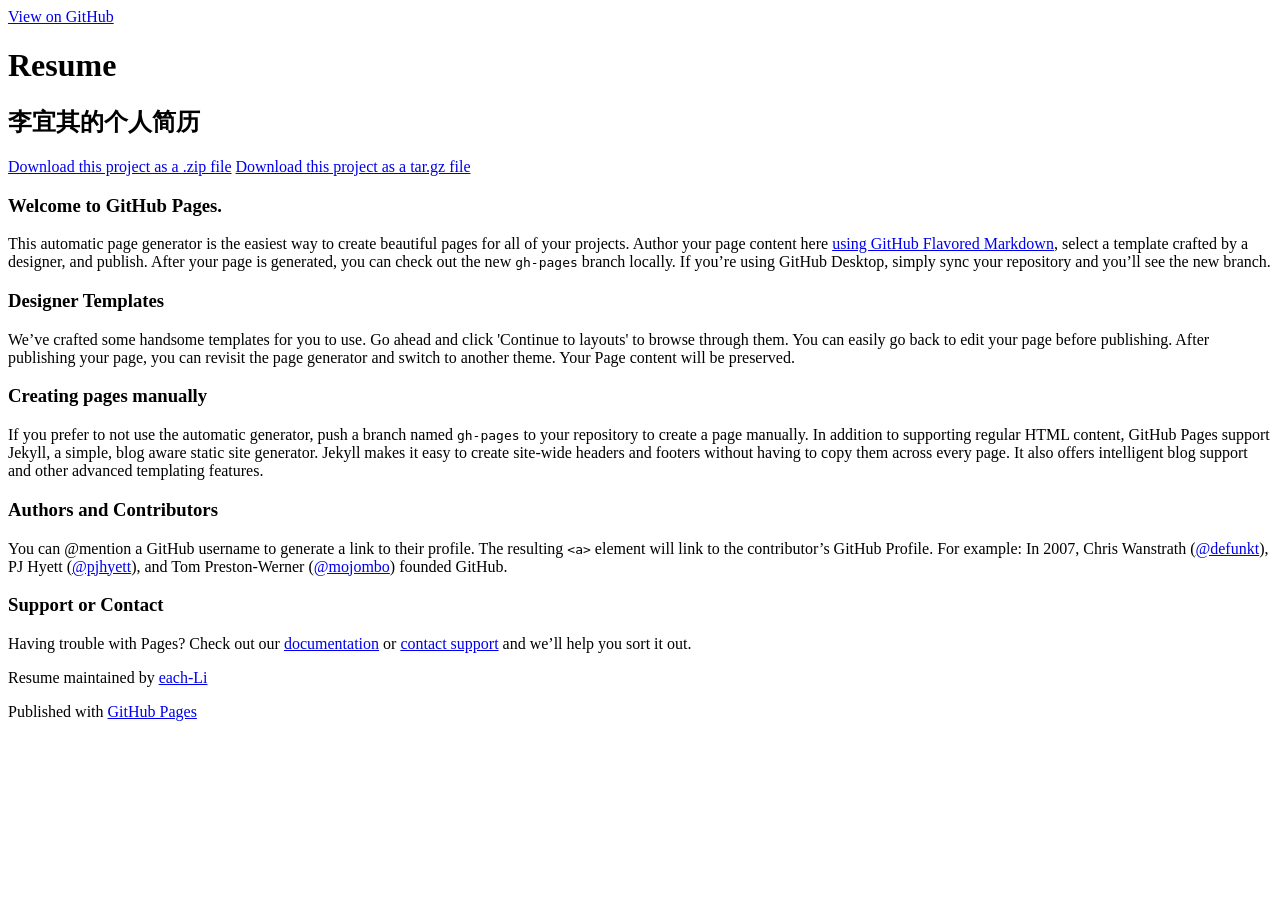
==== index.html @ 9544bb00 "Create gh-pages branch via GitHub" ====
<!DOCTYPE html>
<html>

  <head>
    <meta charset='utf-8'>
    <meta http-equiv="X-UA-Compatible" content="chrome=1">
    <meta name="description" content="Resume : 李宜其的个人简历">

    <link rel="stylesheet" type="text/css" media="screen" href="stylesheets/stylesheet.css">

    <title>Resume</title>
  </head>

  <body>

    <!-- HEADER -->
    <div id="header_wrap" class="outer">
        <header class="inner">
          <a id="forkme_banner" href="https://github.com/each-Li/resume">View on GitHub</a>

          <h1 id="project_title">Resume</h1>
          <h2 id="project_tagline">李宜其的个人简历</h2>

            <section id="downloads">
              <a class="zip_download_link" href="https://github.com/each-Li/resume/zipball/master">Download this project as a .zip file</a>
              <a class="tar_download_link" href="https://github.com/each-Li/resume/tarball/master">Download this project as a tar.gz file</a>
            </section>
        </header>
    </div>

    <!-- MAIN CONTENT -->
    <div id="main_content_wrap" class="outer">
      <section id="main_content" class="inner">
        <h3>
<a id="welcome-to-github-pages" class="anchor" href="#welcome-to-github-pages" aria-hidden="true"><span aria-hidden="true" class="octicon octicon-link"></span></a>Welcome to GitHub Pages.</h3>

<p>This automatic page generator is the easiest way to create beautiful pages for all of your projects. Author your page content here <a href="https://guides.github.com/features/mastering-markdown/">using GitHub Flavored Markdown</a>, select a template crafted by a designer, and publish. After your page is generated, you can check out the new <code>gh-pages</code> branch locally. If you’re using GitHub Desktop, simply sync your repository and you’ll see the new branch.</p>

<h3>
<a id="designer-templates" class="anchor" href="#designer-templates" aria-hidden="true"><span aria-hidden="true" class="octicon octicon-link"></span></a>Designer Templates</h3>

<p>We’ve crafted some handsome templates for you to use. Go ahead and click 'Continue to layouts' to browse through them. You can easily go back to edit your page before publishing. After publishing your page, you can revisit the page generator and switch to another theme. Your Page content will be preserved.</p>

<h3>
<a id="creating-pages-manually" class="anchor" href="#creating-pages-manually" aria-hidden="true"><span aria-hidden="true" class="octicon octicon-link"></span></a>Creating pages manually</h3>

<p>If you prefer to not use the automatic generator, push a branch named <code>gh-pages</code> to your repository to create a page manually. In addition to supporting regular HTML content, GitHub Pages support Jekyll, a simple, blog aware static site generator. Jekyll makes it easy to create site-wide headers and footers without having to copy them across every page. It also offers intelligent blog support and other advanced templating features.</p>

<h3>
<a id="authors-and-contributors" class="anchor" href="#authors-and-contributors" aria-hidden="true"><span aria-hidden="true" class="octicon octicon-link"></span></a>Authors and Contributors</h3>

<p>You can @mention a GitHub username to generate a link to their profile. The resulting <code>&lt;a&gt;</code> element will link to the contributor’s GitHub Profile. For example: In 2007, Chris Wanstrath (<a href="https://github.com/defunkt" class="user-mention">@defunkt</a>), PJ Hyett (<a href="https://github.com/pjhyett" class="user-mention">@pjhyett</a>), and Tom Preston-Werner (<a href="https://github.com/mojombo" class="user-mention">@mojombo</a>) founded GitHub.</p>

<h3>
<a id="support-or-contact" class="anchor" href="#support-or-contact" aria-hidden="true"><span aria-hidden="true" class="octicon octicon-link"></span></a>Support or Contact</h3>

<p>Having trouble with Pages? Check out our <a href="https://help.github.com/pages">documentation</a> or <a href="https://github.com/contact">contact support</a> and we’ll help you sort it out.</p>
      </section>
    </div>

    <!-- FOOTER  -->
    <div id="footer_wrap" class="outer">
      <footer class="inner">
        <p class="copyright">Resume maintained by <a href="https://github.com/each-Li">each-Li</a></p>
        <p>Published with <a href="https://pages.github.com">GitHub Pages</a></p>
      </footer>
    </div>

    

  </body>
</html>
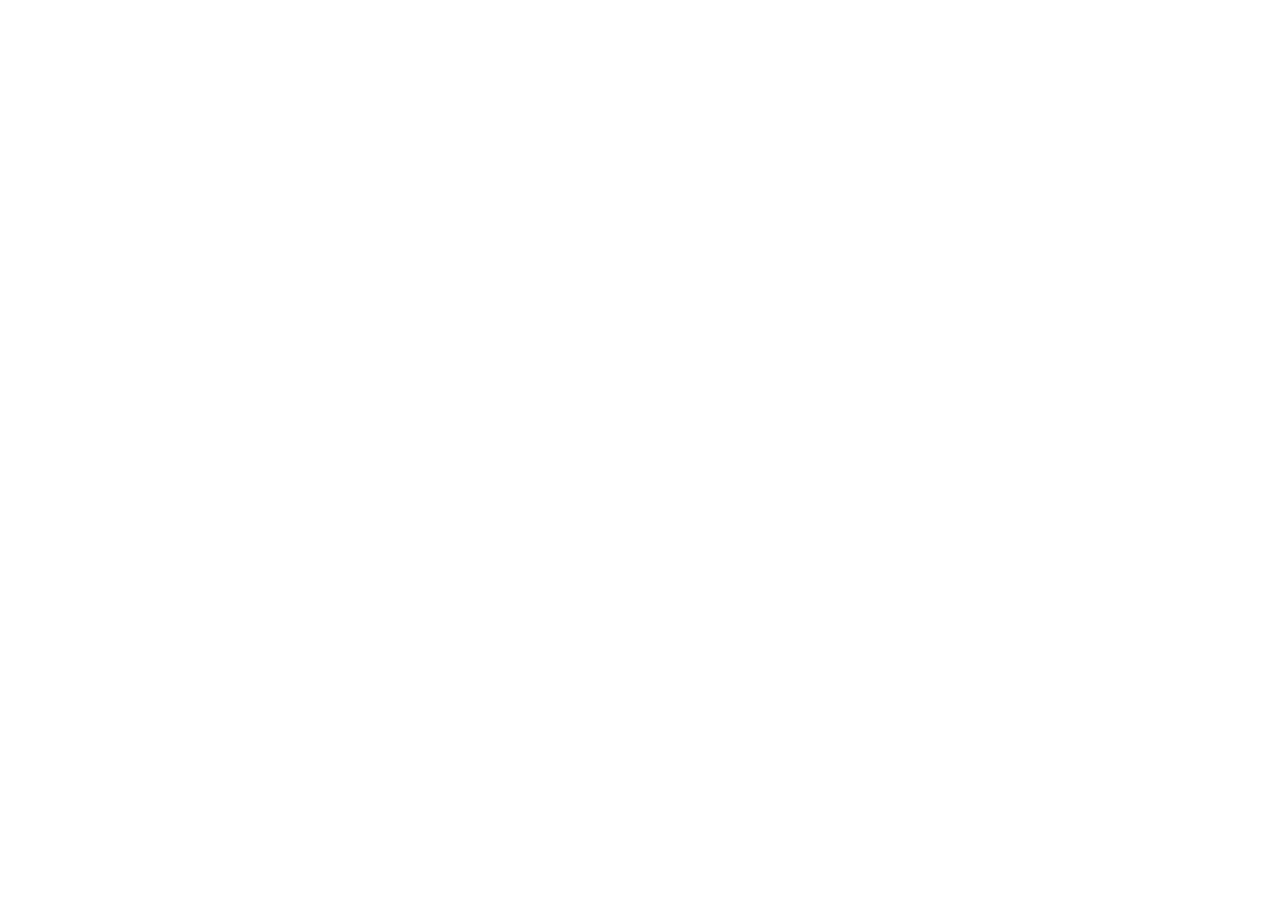
==== commit 27474a6a: "Update index.html" ====
--- a/index.html
+++ b/index.html
@@ -1,72 +1,34 @@
-<!DOCTYPE html>
+<!doctype html>
 <html>
 
-  <head>
-    <meta charset='utf-8'>
-    <meta http-equiv="X-UA-Compatible" content="chrome=1">
-    <meta name="description" content="Resume : 李宜其的个人简历">
+	<head>
+		<meta charset="utf-8">
+		<title>李宜其-WEB前端个人酷简历</title>
+		<link rel="stylesheet" type="text/css" href="stylesheet/style.css" />
+        <link rel="stylesheet" type="text/css" href="stylesheet/different.css" />
+        <script></script>
+	</head>
 
-    <link rel="stylesheet" type="text/css" media="screen" href="stylesheets/stylesheet.css">
+	<body id="black">
+	<!-- JiaThis Button BEGIN -->
+	
+	
+	<!-- JiaThis Button END -->
+		<div id="resume_content"></div>
+		
+		<!--主題設置-->
+		<script src="./data/theme.js"></script>
+		<!--个人信息数据-->
+		<script src="./data/userInfo.js"></script>
+		<!--技能展示-->
+		<script src="./data/skills.js"></script>
+		<!--工作时光轴数据-->
+		<script src="./data/timeAxis.js"></script>
+		<!--前端知识汇总&案例展示-->
+		<script src="./data/case.js"></script>
+		<!--项目池数据-->
+		<script src="./data/project.js"></script>
+		<script src="./js/build.js"></script>
+	</body>
 
-    <title>Resume</title>
-  </head>
-
-  <body>
-
-    <!-- HEADER -->
-    <div id="header_wrap" class="outer">
-        <header class="inner">
-          <a id="forkme_banner" href="https://github.com/each-Li/resume">View on GitHub</a>
-
-          <h1 id="project_title">Resume</h1>
-          <h2 id="project_tagline">李宜其的个人简历</h2>
-
-            <section id="downloads">
-              <a class="zip_download_link" href="https://github.com/each-Li/resume/zipball/master">Download this project as a .zip file</a>
-              <a class="tar_download_link" href="https://github.com/each-Li/resume/tarball/master">Download this project as a tar.gz file</a>
-            </section>
-        </header>
-    </div>
-
-    <!-- MAIN CONTENT -->
-    <div id="main_content_wrap" class="outer">
-      <section id="main_content" class="inner">
-        <h3>
-<a id="welcome-to-github-pages" class="anchor" href="#welcome-to-github-pages" aria-hidden="true"><span aria-hidden="true" class="octicon octicon-link"></span></a>Welcome to GitHub Pages.</h3>
-
-<p>This automatic page generator is the easiest way to create beautiful pages for all of your projects. Author your page content here <a href="https://guides.github.com/features/mastering-markdown/">using GitHub Flavored Markdown</a>, select a template crafted by a designer, and publish. After your page is generated, you can check out the new <code>gh-pages</code> branch locally. If you’re using GitHub Desktop, simply sync your repository and you’ll see the new branch.</p>
-
-<h3>
-<a id="designer-templates" class="anchor" href="#designer-templates" aria-hidden="true"><span aria-hidden="true" class="octicon octicon-link"></span></a>Designer Templates</h3>
-
-<p>We’ve crafted some handsome templates for you to use. Go ahead and click 'Continue to layouts' to browse through them. You can easily go back to edit your page before publishing. After publishing your page, you can revisit the page generator and switch to another theme. Your Page content will be preserved.</p>
-
-<h3>
-<a id="creating-pages-manually" class="anchor" href="#creating-pages-manually" aria-hidden="true"><span aria-hidden="true" class="octicon octicon-link"></span></a>Creating pages manually</h3>
-
-<p>If you prefer to not use the automatic generator, push a branch named <code>gh-pages</code> to your repository to create a page manually. In addition to supporting regular HTML content, GitHub Pages support Jekyll, a simple, blog aware static site generator. Jekyll makes it easy to create site-wide headers and footers without having to copy them across every page. It also offers intelligent blog support and other advanced templating features.</p>
-
-<h3>
-<a id="authors-and-contributors" class="anchor" href="#authors-and-contributors" aria-hidden="true"><span aria-hidden="true" class="octicon octicon-link"></span></a>Authors and Contributors</h3>
-
-<p>You can @mention a GitHub username to generate a link to their profile. The resulting <code>&lt;a&gt;</code> element will link to the contributor’s GitHub Profile. For example: In 2007, Chris Wanstrath (<a href="https://github.com/defunkt" class="user-mention">@defunkt</a>), PJ Hyett (<a href="https://github.com/pjhyett" class="user-mention">@pjhyett</a>), and Tom Preston-Werner (<a href="https://github.com/mojombo" class="user-mention">@mojombo</a>) founded GitHub.</p>
-
-<h3>
-<a id="support-or-contact" class="anchor" href="#support-or-contact" aria-hidden="true"><span aria-hidden="true" class="octicon octicon-link"></span></a>Support or Contact</h3>
-
-<p>Having trouble with Pages? Check out our <a href="https://help.github.com/pages">documentation</a> or <a href="https://github.com/contact">contact support</a> and we’ll help you sort it out.</p>
-      </section>
-    </div>
-
-    <!-- FOOTER  -->
-    <div id="footer_wrap" class="outer">
-      <footer class="inner">
-        <p class="copyright">Resume maintained by <a href="https://github.com/each-Li">each-Li</a></p>
-        <p>Published with <a href="https://pages.github.com">GitHub Pages</a></p>
-      </footer>
-    </div>
-
-    
-
-  </body>
 </html>
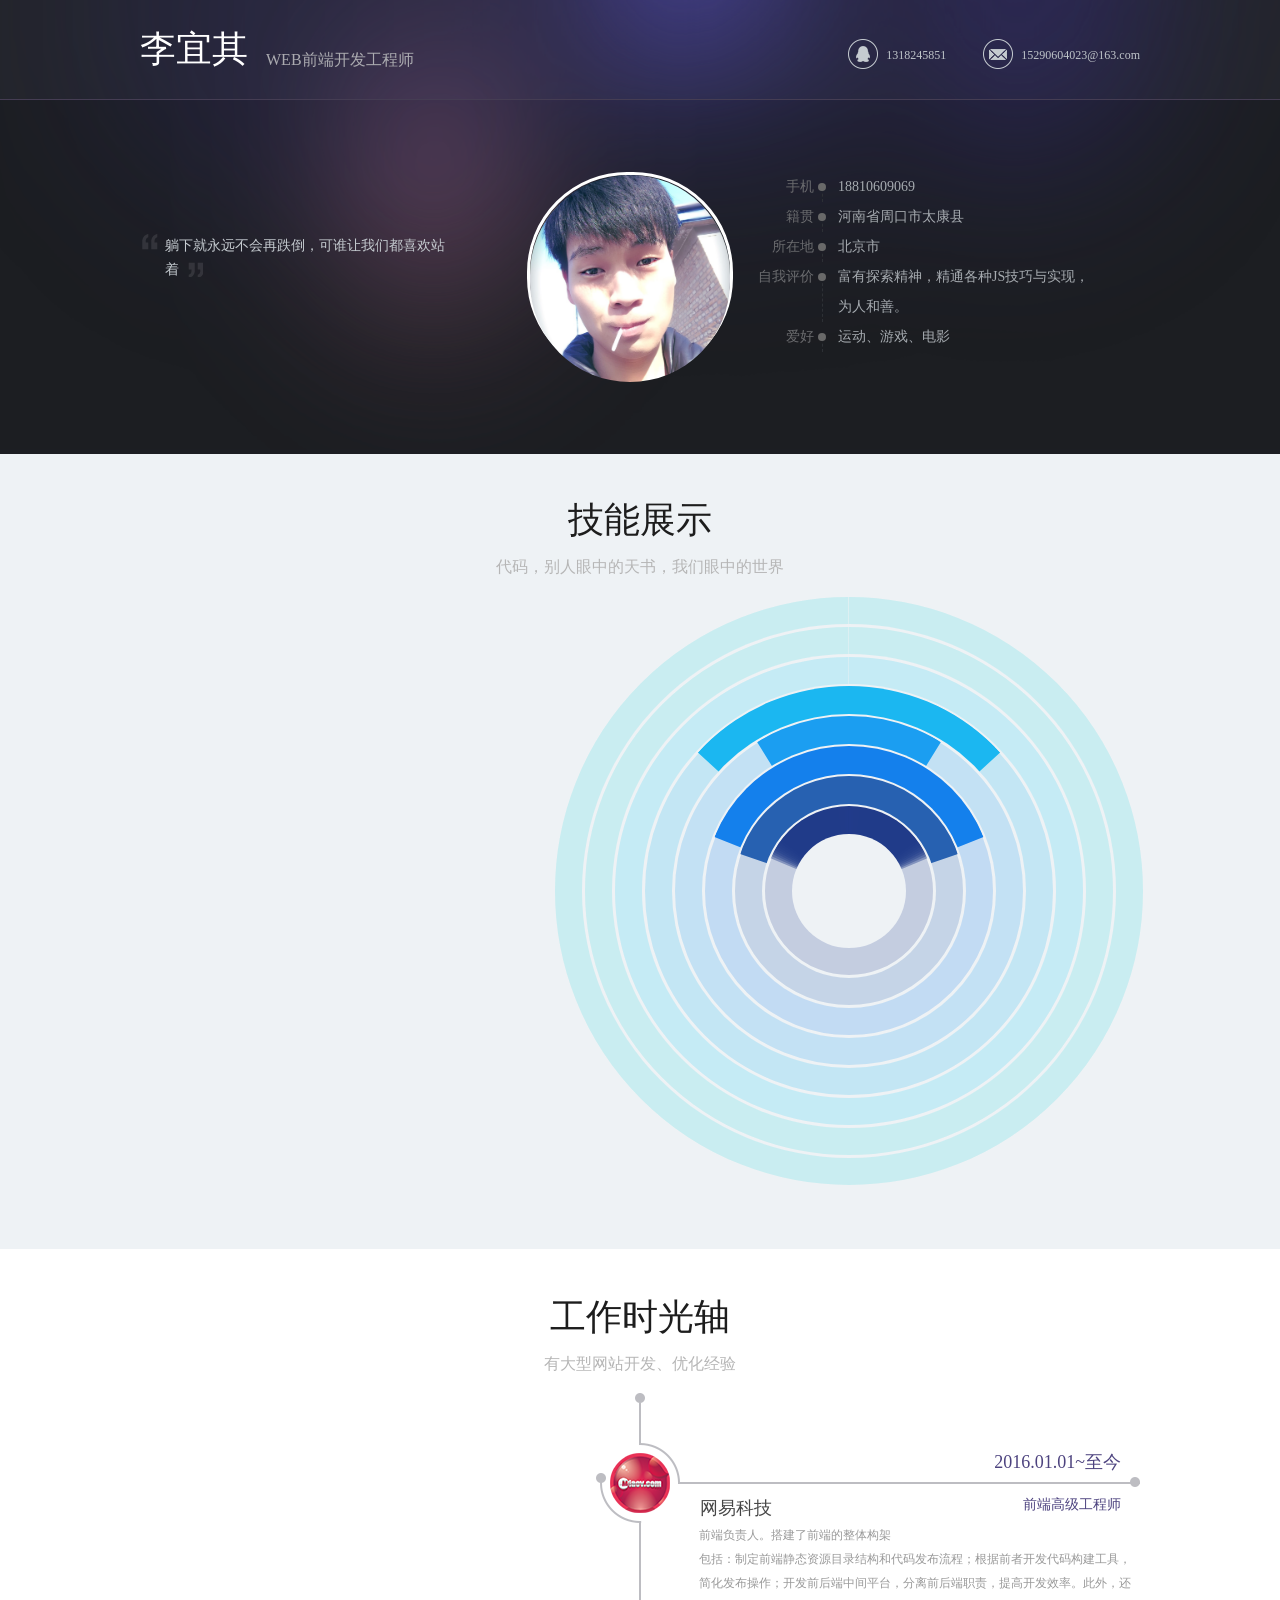
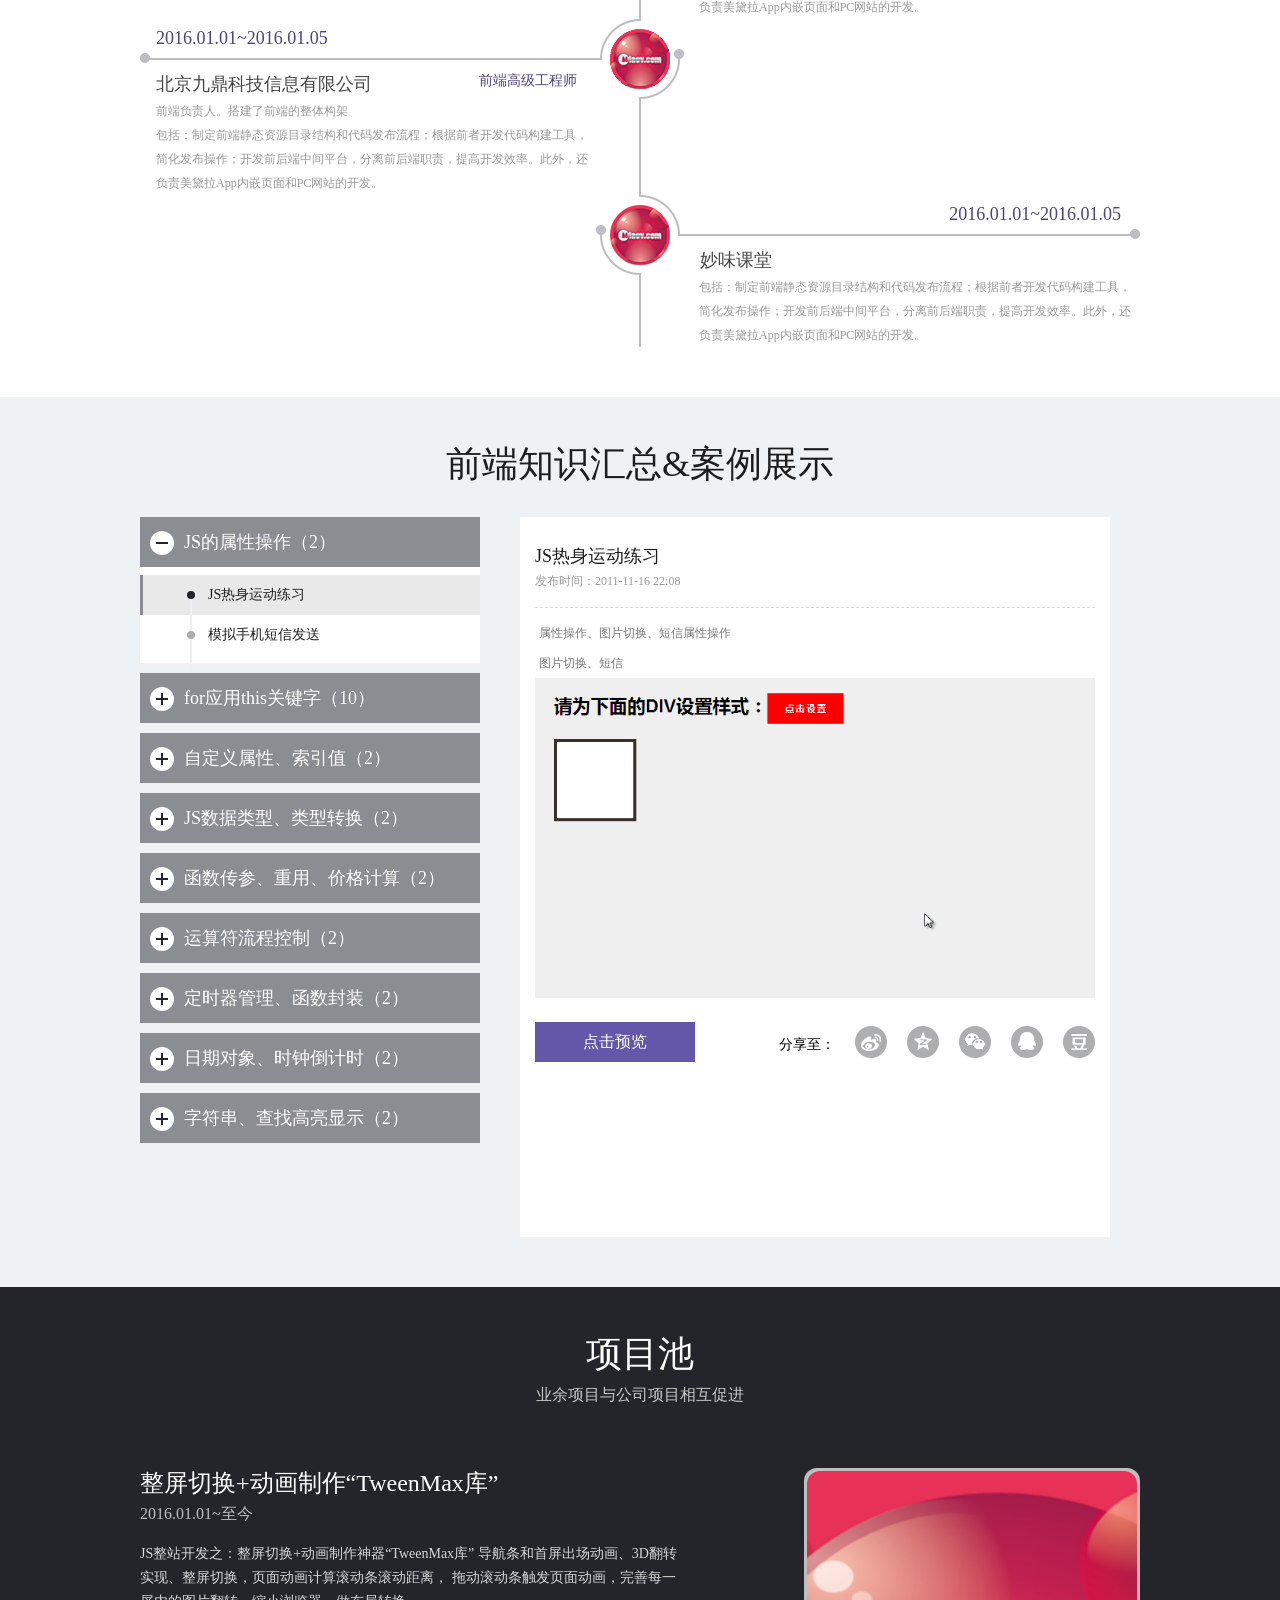
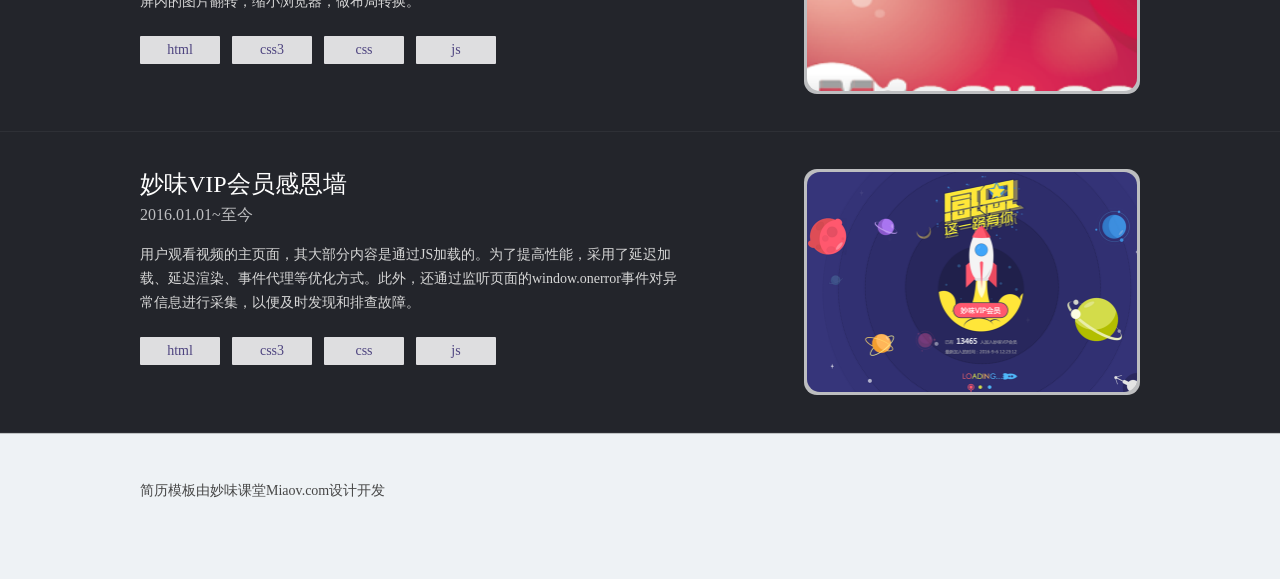
==== commit e8cc4203: "rusume index" ====
--- a/index.html
+++ b/index.html
@@ -4,8 +4,8 @@
 	<head>
 		<meta charset="utf-8">
 		<title>李宜其-WEB前端个人酷简历</title>
-		<link rel="stylesheet" type="text/css" href="stylesheet/style.css" />
-        <link rel="stylesheet" type="text/css" href="stylesheet/different.css" />
+		<link rel="stylesheet" type="text/css" href="css/style.css" />
+        <link rel="stylesheet" type="text/css" href="css/different.css" />
         <script></script>
 	</head>
 
@@ -31,4 +31,4 @@
 		<script src="./js/build.js"></script>
 	</body>
 
-</html>
+</html>
--- a/css/style.css
+++ b/css/style.css
@@ -0,0 +1,797 @@
+@charset "utf-8";
+/* CSS Document */
+
+body, dl, dt, dd, ul, li, ol, p, h1, h2, h3, h4, h5, h6, th, td, form, fieldset, legend, input, textarea, select {
+	margin: 0;
+	padding: 0;
+}
+h1, h2, h3, h4, h5, h6{
+	font-weight:100;
+}
+img {
+	border: 0;
+	display: block;
+}
+a {
+	text-decoration: none;
+}
+ul, li {
+	list-style: none;
+}
+body {
+	font-size: 12px;
+	font-family: "微软雅黑";
+}
+.clearfix:after {
+	content: ".";
+	display: block;
+	height: 0;
+	overflow: hidden;
+	visibility: hidden;
+	clear: both;
+}
+.clearfix {
+	zoom: 1;
+}
+
+/*header*/
+
+.header {
+	width: 100%;
+	height: 99px;
+	border-bottom: 1px solid #453d53;
+}
+.hea_con {
+	width: 1000px;
+	height: 99px;
+	margin: 0 auto;
+}
+.hea_left {
+	float: left;
+	height: 99px;
+}
+.hea_left h3 {
+	color: #fff;
+	font-size: 36px;
+	font-weight: normal;
+	height: 99px;
+	line-height: 99px;
+	float: left;
+	font-family: "FZLTXHK", "微软雅黑";
+}
+.hea_left p {
+	color: #ababb0;
+	font-size: 16px;
+	height: 49px;
+	padding-top: 50px;
+	float: left;
+	margin-left: 18px;
+}
+.hea_right {
+	float: right;
+}
+
+.hea_qq {
+	background: url(../images/icon/hea_03.png) no-repeat left 39px;
+	margin-right: 37px;
+	height: 51px;
+	padding-top: 48px;
+	float: left;
+	padding-left: 38px;
+}
+.hea_mail {
+	background: url(../images/icon/hea_05.png) no-repeat left 39px;
+	height: 51px;
+	padding-top: 48px;
+	float: left;
+	padding-left: 38px;
+}
+/*intro*/
+
+.intro {
+	width: 100%;
+}
+.intro_con {
+	width: 1000px;
+	margin: 0 auto;
+	font-size: 14px;
+	padding-bottom: 38px;
+}
+.intro_left {
+	float: left;
+	color: #c5cbd0;
+	width: 309px;
+	padding: 0 0px 0px 15px;
+	margin-right: 59px;
+	background: url(../images/icon/intro_05.png) no-repeat 0px 0;
+}
+.intro_table{
+	float:left;
+}
+.intro_left p {
+	margin: 0px 8px 0 8px;
+	line-height: 24px;
+}
+.intro_left p span{
+	background: url(../images/icon/intro_07.png) no-repeat;
+	width:15px;
+	height:15px;
+	position: relative;
+	display: inline-block;
+	top:3px;
+	left:5px;
+}
+.intro_right {
+	float: left;
+	padding-top: 72px;
+}
+
+.intro_detail {
+	float: right;
+	width: 349px;
+}
+.intro_detail li {
+	clear: both;
+	position: relative;
+}
+.intro_detail .dashedline {
+	border-left: 1px dashed #2e3039;
+	width: 0px;
+	height: 30px;
+	margin: 0 66px;
+}
+.intro_right .pic {
+	float: left;
+	margin-right: 25px;
+	width: 200px;
+    height: 200px;
+    border-radius: 100px;
+}
+.intro_right .pic img{
+	width: 200px;
+	border-radius: 100px;
+}
+.intro_circle {
+	width: 8px;
+	height: 8px;
+	border-radius: 4px;
+	position: absolute;
+	left: 60px;
+	top: 11px;
+}
+.detail_left {
+	float: left;
+	margin-right: 8px;
+}
+.detail_left p {
+	line-height: 30px;
+	width: 56px;
+	text-align: right;
+	color: #6a6b6e;
+}
+
+.detail_right p {
+	color: #a6abb0;
+	line-height: 30px;
+}
+
+.intro_first {
+	margin-top: 11px;
+}
+.intro_firstcon {
+	margin-top: -11px;
+}
+.intro_last {
+	margin-bottom: 11px;
+}
+.intro_lastcon {
+	margin-bottom: -11px;
+}
+/*skills*/
+
+.skills {
+	background: #eef2f5;
+	transition:3s;
+}
+.skills_top {
+	width: 100%;
+	border-bottom: 2px solid #fff;
+	overflow: hidden;
+	padding-bottom: 63px;
+}
+.skills_top .top_con {
+	width: 1000px;
+	margin: 0 auto;
+}
+.skills_title {
+	width: 1000px;
+	height: 100px;
+	text-align: center;
+	padding-top: 42px;
+}
+
+.skills_title p {
+	color: #b6b6b6;
+	font-size: 16px;
+}
+
+.subject_circle {
+	width: 10px;
+	height: 10px;
+	border-radius: 5px;
+	position: absolute;
+	top: 15px;
+	left: 50%;
+}
+.subject_con {
+	position: absolute;
+	width: 418px;
+	font-size: 12px;
+	padding: 22px 19px;
+	color: #929395;
+	z-index: 1;
+	border-radius: 5px;
+	left: 145px;
+	bottom: 36px;
+	background:#fff;
+}
+.boxbg {
+	position: absolute;
+	width: 13px;
+	height: 8px;
+	left: 50%;
+	bottom: 29px;
+	z-index: 1;
+	display: none;
+	opacity: 0;
+}
+
+
+.top_detail .left {
+	height: 590px;
+	width: 362px;
+	float: left;
+	margin-right: 52px;
+	opacity: 0;
+	transition:1s;
+	position: relative;
+}
+
+.top_detail .left .skillLanguage{
+	display: none;
+	opacity: 0;
+}
+
+.top_detail .right {
+	width: 586px;
+	float: left;
+}
+.left .left_01, .left_02, .left_03 {
+	margin-bottom: 44px;
+}
+.left p {
+	color: #b2b2b3;
+	font-size: 12px;
+	line-height: 24px;
+	padding-left: 30px;
+}
+
+.left_01 li {
+	clear: both;
+	position: relative;
+	margin-left: 14px;
+}
+.left_01 .skills_content {
+	float: left;
+	line-height: 24px;
+	position: relative;
+	border-left: 1px solid #dcdfe2;
+}
+.skills_circle {
+	display: block;
+	width: 7px;
+	height: 7px;
+	border-radius: 3.5px;
+	position: absolute;
+	left: -3px;
+	top: 9px;
+}
+.left .circle {
+	display: block;
+	width: 20px;
+	height: 20px;
+	border-radius: 10px;
+	float: left;
+	margin-right: 10px;
+	margin-top: 5px;
+}
+
+.left .pages {
+	margin-top: 14px;
+	text-align: center;
+	height: 20px;
+	position: absolute;
+	left: 80px;
+	bottom: 50px;
+}
+
+.bottom_con {
+	width: 1000px;
+	margin: 0 auto;
+	padding-bottom: 30px;
+}
+.bottom_detail li {
+	height: 40px;
+	margin-bottom: 19px;
+}
+
+.bottom_detail .subject {
+	width: 941px;
+	float: left;
+	height: 40px;
+	line-height: 40px;
+}
+
+
+
+.skills em {
+	display: block;
+	height: 18px;
+	width: 1px;
+	position: absolute;
+	background: #dcdfe2;
+	left: 17px;
+	top: 17px;
+}
+.left_01 .skills_first {
+	margin-top: 10px;
+}
+.left_01 .skills_first .first_con {
+	margin-top: -10px;
+}
+.left_01 .skills_last {
+	margin-bottom: 10px;
+}
+.left_01 .skills_last .last_con {
+	margin-bottom: -10px;
+}
+/*timeAxis*/
+
+.timeAxis {
+	width: 100%;
+	padding-bottom: 50px;
+}
+.timecon {
+	width: 1000px;
+	margin: 0 auto;
+}
+.ball {
+	float: left;
+	width: 88px;
+}
+
+/* .icon {
+	background: url(../images/icon/expre_logo1.png) no-repeat 14px 10px;
+}
+.icon2 {
+	background: url(../images/icon/expre_logo2.png) no-repeat 14px 10px;
+}
+.icon3 {
+	background: url(../images/icon/expre_logo4.png) no-repeat 14px 10px;
+} */
+.empty {
+	width: 456px;
+	height: 182px;
+	float: left;
+}
+.exper_item {
+	width: 544px;
+}
+.exper_itemL {
+	margin-left: 456px;
+}
+.item_title {
+	overflow: hidden;
+}
+.title_word {
+	overflow: hidden;
+	float: left;
+	width: 456px;
+}
+
+.date img {
+	position: absolute;
+	bottom: -5px;
+	right: 0px;
+}
+.company {
+	height: 39px;
+}
+.company h4 {
+	font-weight: normal;
+	font-size: 18px;
+	color: #464646;
+	padding: 12px 0px 0px 16px;
+	float: left;
+}
+
+
+
+.item_con, .item_con2 p {
+	line-height: 24px;
+}
+
+.exper_item .date2 img {
+	position: absolute;
+	bottom: -5px;
+	left: 0px;
+}
+.exper .exper_item2 {
+	width: 1000px;
+}
+.exper_item2 .date {
+	text-align: left;
+	padding-left: 16px;
+}
+.title_word2 {
+	width: 912px;
+}
+
+
+.case{
+	overflow: hidden;
+	background-color: #eef2f5;
+}
+.casecon{width: 1000px;
+		margin:0 auto;
+}
+.case1{
+	margin-bottom: 50px;
+	overflow: hidden;
+}
+.bts{
+	height: 120px;
+}
+.bt{font-size: 36px;
+		line-height: 36px;
+		color:#1d1d1d;
+		padding-top: 49px;
+		text-align: center;
+}
+.smallbt{
+	font-size: 16px;
+	line-height: 16px;
+	color: #999999;
+	margin-top: 15px;
+	text-align: center;
+}
+.case_left{
+	float: left;
+	width: 360px;
+	height: 100%;
+	overflow: hidden;
+	position: relative;
+}
+.case_list{margin-bottom: 10px;}
+.case_list .case_listbt1{
+						height: 50px;
+						line-height:50px;
+						color:#fff;
+						font-size: 18px;
+						padding-left: 44px;
+						position: relative;
+}
+.case_list .case_listcon{padding:8px 0;
+						background:#fff;
+}
+
+.case_list_main {
+	width: 340px;
+	position: absolute;
+	left: 0;
+	top: 0;
+}
+.list_scroll {
+	height: 100%;
+	width: 10px;
+	background: #d5d7db;
+	position: absolute;
+	right: 0;
+	top:0;
+}
+
+.list_bar {
+	height: 100px;
+	width: 10px;
+	background: #8a8d91;
+	position: absolute;
+	left: 0;
+	top: 0;
+}
+
+
+.case_listbt1 em{
+	display: block;
+	position: absolute;
+	top:14px;
+	left:10px;
+	width:24px;
+	height: 24px;
+	border-radius: 12px;
+	background-color:#fff ;
+}
+.case_listcon li{
+	height: 40px;
+	line-height: 40px;
+	padding-left: 65px;
+	position: relative;
+	border-left: 3px solid transparent;
+}
+.case_listcon li:hover{
+	border-color:#23252b;
+}
+.case_listcon li i{
+	display: block;
+	position: absolute;
+	width: 8px;
+	height: 8px;
+	border-radius: 4px;
+	top:16px;
+	left: 44px;
+	
+}
+.case_listcon li span{
+	display: block;
+	position: absolute;
+	width: 2px;
+	height: 32px;
+	top:24px;
+	left: 47px;
+	background: #eeefef;
+}
+.case_listcon li:hover i{
+	background: #acaeaf;
+}
+.case_listcon li a{
+	font-size: 14px;
+	color: #1f1f1f;
+}
+.case_right{
+	float: left;
+	height: 100%;
+	width:560px;
+	padding: 0px 15px 0px 15px;
+	overflow: hidden;
+	position: relative;
+	background: #FFFFFF;
+	margin-left:20px;
+}
+
+.case_right .right_content {
+	position: relative;
+	height: 100%;
+	
+
+}
+.case_right .right_content .right_main {
+	height: 100%;
+	position: relative;
+	overflow: hidden;
+}
+.case_right .right_content .content {
+	width: 100%;
+	position: absolute;
+	left:0;
+	top:0;
+}
+.right_bar {
+	width: 100%;
+	height: 30px;
+	position: absolute;
+	left: 0;
+	top:0;
+	background: #8a8d91;
+}
+
+.right_srcoll {
+	height: 100%;
+    width: 10px;
+    background: #d5d7db;
+    float: right;
+    position: relative;
+    display: none;
+}
+
+.case_right .case_share {
+	width: 100%;
+	margin-bottom: 20px;
+}
+
+.case_right .case_bt2{
+	font-size:18px;
+	line-height: 28px;
+	color: #1d1d1d;
+	padding-top: 25px;
+}
+.case_right .case_time{
+	line-height:22px;
+	color: #999;
+	padding-bottom: 15px;
+	border-bottom: 1px dashed #d8d8d8;
+}
+.case_right .case_intro{
+	font-size: 14px;
+	color:#777879;
+	line-height: 20px;
+	-height: 54px;
+}
+.case_sharebtn{
+	float:left;
+	margin-top: 20px;
+}
+.case_sharebtn .case_btn{
+	height: 40px;
+	width: 160px;
+	border: 0;
+	line-height: 40px;
+	font-size: 16px;
+	color: #fff;
+}
+.case_sharelink{
+	float: right;
+	margin-top: 24px;
+}
+.case_sharelink span{
+	font-size: 14px;
+	color: #000;
+	float: left;
+	margin-top: 10px;
+}
+.case_sharelink span:hover{
+	color: #999999;
+}
+.case_sharelink a{
+	float: left;
+	margin-left: 20px;
+	background-image:url(../images/icon/share.png);
+	width: 32px;
+	height: 32px;
+}
+.case_sharelink .kongjian{
+	background-position: -32px 0;
+}
+.case_sharelink .weixin{
+	background-position: -64px 0;
+}
+.case_sharelink .qq{
+	background-position: -96px 0;
+}
+.case_sharelink .douban{
+	background-position: -128px 0;
+}
+.case_sharelink .weibo:hover{
+	background-position:0px -32px;
+}
+.case_sharelink .kongjian:hover{
+	background-position: -32px -32px;
+}
+.case_sharelink .weixin:hover{
+	background-position: -64px -32px;
+}
+.case_sharelink .qq:hover{
+	background-position: -96px -32px;
+}
+.case_sharelink .douban:hover{
+	background-position: -128px -32px;
+}
+.case_right .case_decoration{
+	line-height: 30px;
+	margin-top: 10px;
+	color: #777879;
+	padding-left: 4px;
+}
+
+/*-------------------------------project--------------------------*/
+
+.project .bts{
+	height: 144px;
+}
+.project .bt{
+	color:#fff;
+}
+.project .smallbt{
+	color: #c7c7c8;
+}
+.project_bt{
+	color: #fff;
+	font-size: 24px;
+	line-height: 30px;
+}
+.project_bt a{
+	color: #fff;
+}
+
+.pro{
+	width: 1000px;
+	margin: 0 auto;
+}
+.pro dt{
+	float: right;
+	width: 330px;
+	height: 220px;
+	padding: 3px;
+	background: #bdbec0;
+	border-radius:13px;
+	overflow: hidden;
+}
+.pro dt img { width: 330px; height: 220px; border-radius: 13px;}
+.pro dd{
+	float: left;
+	width: 547px;
+}
+.project_time{
+	font-size: 16px;
+	color: #bdbec0;
+	line-height: 32px;
+	margin-bottom: 12px;
+}
+.project_dec{
+	font-size: 14px;
+	color: #d7d7d7;
+	line-height: 24px;
+}
+.project_lable{
+	margin-top: 22px;
+}
+.project_lable span{
+	float: left;
+	margin-right: 12px;
+	width: 80px;
+	height: 28px;
+	line-height: 28px;
+	font-size: 14px;
+	text-align: center;
+	border-radius:1px;
+}
+
+/*-------------------------------footer--------------------------*/
+.footer{
+	background: #eef2f5;
+	border-top:1px solid #bec2c4 ;
+	padding-top: 30px;
+	padding-bottom: 76px;
+}
+.footcon{
+	width: 1000px;
+	margin: 0 auto;
+}
+.footer p{
+	font-size: 14px;
+	line-height: 24px;
+}
+.footleft{
+	float: left;
+	padding-top: 15px;
+	color: #464646;
+}
+.footright{
+	float:right;
+}
+.footright dl{
+	width: 248px;
+}
+.footright dt{
+	float: right;
+}
+.footright dd{
+	float: left;
+	padding-top: 20px;
+	color: #babcbe;
+}
+
+.case_pic{
+	text-align:center;
+}
+.case_pic img{
+	display:inline-block;
+}
--- a/css/different.css
+++ b/css/different.css
@@ -0,0 +1,920 @@
+
+/*black*/
+
+#black .hea_left p {
+	color: #ababb0;
+	font-size: 16px;
+	height: 49px;
+	padding-top: 50px;
+	float: left;
+	margin-left: 18px;
+}
+#black .hea_qq {
+	color: #bec4c9;
+}
+#black  .hea_mail{
+	color: #bec4c9;
+	}
+#black .intro_right .pic {
+    border: 3px solid #fff;
+    background: url(../images/icon/intro_03.png) no-repeat;
+}
+#black .intro_circle {
+	background: #696969;
+}
+
+#black .detail_right {
+	float: left;
+	width: 255px;
+	padding-left: 15px;
+	border-left: 1px dashed #2d3035;
+}
+#black .hea_intro {
+	background: #1c1e22 url(../images/icon/hea_intro_bg.png) repeat-x;
+}
+
+#black .high_light {
+	background: url(../images/icon/bg.png) no-repeat center top;
+}
+
+#black .left .circle {
+	background: #4d437f;
+}
+#black .left_02 .circle_diff {
+	background: #4036a1;
+}
+#black .left_03 .circle_diff {
+	background: #3d3ac1;
+}
+
+#black .skills_circle {
+	background: #4d437f;
+}
+#black .left_01 h3 {
+	font-weight: normal;
+	font-size: 24px;
+	color: #4d437f;
+}
+#black .left_02 h3 {
+	font-weight: normal;
+	font-size: 24px;
+	color: #4036a1;
+}
+#black .left_03 h3 {
+	font-weight: normal;
+	font-size: 24px;
+	color: #3d3ac1;
+}
+
+#black .left .pages li {
+	display: inline-block;
+	width: 16px;
+	height: 16px;
+	background: #aaacae;
+	border-radius: 8px;
+	margin-right: 19px;
+}
+#black .left .pages .pages_select {
+	background: #4d437f;
+}
+#black .skills_title h3 {
+	font-weight: normal;
+	font-size: 36px;
+	margin-bottom: 12px;
+	color:#1d1d1d;
+}
+
+#black .bottom_detail .percent {
+	width: 59px;
+	float: left;
+	height: 40px;
+	line-height: 40px;
+	text-align: center;
+	background: #4d437f;
+	font-size: 20px;
+	color: #fff;
+}
+#black .detail_02 .percent {
+	background: #4036a1;
+}
+#black .detail_03 .percent {
+	background: #3d3ac1;
+}
+#black .detail_04 .percent {
+	background: #7a82e3;
+}
+#black .detail_05 .percent {
+	background: #3356d9;
+}
+#black .detail_06 .percent {
+	background: #3c6ddd;
+}
+#black .detail_07 .percent {
+	background: #4d89cc;
+}
+#black .detail_08 .percent {
+	background: #529bc5;
+}
+#black .detail_09 .percent {
+	background: #4aacd5;
+}
+#black .detail_10 .percent {
+	background: #4eb5ce;
+}
+
+#black .bottom_detail .subject .detail {
+	font-size: 20px;
+	color: #4d437f;
+	position: relative;
+}
+#black .detail_01 .subject .detail {
+	background:#dee0e9;
+}
+#black .detail_02 .subject .detail {
+	color: #4036a1;
+	background: #dcdfec;
+}
+#black .detail_03 .subject .detail {
+	color: #3d3ac1;
+	background: #dcdff0;
+}
+#black .detail_04 .subject .detail {
+	color: #7a82e3;
+	background: #dbe0f2;
+}
+#black .detail_05 .subject .detail {
+	color: #3356d9;
+	background: #dbe2f2;
+}
+#black .detail_06 .subject .detail {
+	color: #3c6ddd;
+	background: #dce4f3;
+}
+#black .detail_07 .subject .detail {
+	color: #4d89cc;
+	background: #dee7f1;
+}
+#black .detail_08 .subject .detail {
+	color: #529bc5;
+	background: #dee9f0;
+}
+#black .detail_09 .subject .detail {
+	color: #4aacd5;
+	background: #ddebf2;
+}
+#black .detail_10 .subject .detail {
+	color: #4eb5ce;
+	background: #deecf1;
+}
+#black .subject_circle {
+	width: 10px;
+	height: 10px;
+	background: #3d3ac1;
+	border-radius: 5px;
+	position: absolute;
+	top: 15px;
+	left: 50%;
+}
+#black .subject_con {
+	border: 1px solid #9596db;	
+	background-image: url(../images/icon/tip.png);
+
+}
+#black .boxbg {
+	background: url(../images/icon/subject_con_jiao.png) no-repeat;
+}
+#black .date {
+	font-size: 18px;
+	color: #4d437f;
+	text-align: right;
+	height: 39px;
+	padding-right: 19px;
+	line-height: 39px;
+	border-bottom: 2px solid #bdbdc2;
+	position: relative;
+}
+#black .company p {
+	font-size: 14px;
+	color: #4d437f;
+	float: right;
+	padding: 12px 19px 0px 0px;
+}
+#black .exper_item .date2 {
+	text-align: left;
+	padding-left: 16px;
+}
+#black .timeline_top .dot {
+	height: 10px;
+	width: 10px;
+	background: url(../images/icon/date.png) no-repeat;
+	margin: 0 auto;
+}
+#black .timeline_top .line {
+	border-left: 1px solid #bdbdc2;
+	border-right: 1px solid #bdbdc2;
+	width: 0px;
+	height: 40px;
+	margin: 0 auto;
+}
+#black .item_con {
+	padding-left: 58px;
+	color: #999;
+	border-left: 2px solid #bdbdc2;
+	margin-left: 43px;
+}
+#black .item_con2 {
+	padding: 0px 40px 0px 16px;
+	color: #999;
+	border-right: 2px solid #bdbdc2;
+	margin-right: 43px;
+}
+#black .timeline_top .dot2 {
+	margin: 0 39px;
+}
+#black .timeline_top .line2 {
+	margin: 0 43px;
+}
+#black .dot_dom {
+	height: 10px;
+	width: 10px;
+	background: url(../images/icon/date.png) no-repeat;
+	margin: 0px 39px;
+}
+
+#black .case_listcon .case_li2{
+	background: #e9e9e9;
+}
+#black .case_listcon .case_li3{
+	background: #f4f4f4;
+}
+#black .case_list .case_listbt1{
+	background-color:#8a8d91;
+}
+#black .case_sharebtn .case_btn{
+	background: #6456a9;
+	display: block;
+	text-align: center;
+}
+#black .case_sharebtn .case_btn:hover{
+	background: #8378ba;
+}
+#black .project{
+	background-color: #23252b;
+}
+#black .project_lable span{
+		background-color: #dedee0;
+}
+#black .project_ex{
+		padding: 37px 0;
+		border-bottom: 1px solid #2e3036;
+}
+#black .case_listbt1 .unload {
+	background: #fff url(../images/icon/unload.png) no-repeat center;
+}
+#black .case_listbt1 .add {
+	background: #fff url(../images/icon/add.png) no-repeat center;
+}
+#black .case_listcon li i{
+	background: #acaeaf;
+}
+#black .case_listcon li:hover i{
+	background: #23252b;
+}
+#black .case_listcon li:hover{
+	border-color:#23252b;
+}
+
+#black .case_listcon li.hoverStyle{
+	border-color:#8a8d91;
+	background: #e9e9e9;
+}
+
+#black .case_listcon li.hoverStyle i{
+	border-color:#23252b;
+	background: #23252b;
+}
+
+
+#black .pro dt{
+	background: #bdbec0;
+}
+#black .project_lable span{
+		color:#4d437f;
+}
+
+
+/*red*/
+#red .hea_left p {
+	color: #e16b5f;
+	font-size: 16px;
+	height: 49px;
+	padding-top: 50px;
+	float: left;
+	margin-left: 18px;
+}
+#red .hea_qq {
+	color: #8b8c93;
+}
+#red .hea_mail{
+	color: #8b8c93;
+	}
+#red .intro_right .pic {
+    border: 3px solid #e16b5f;
+    background: url(../images/icon/intro_03.png) no-repeat;
+}
+#red .intro_circle {
+	background: #734776;
+}
+#red .detail_right {
+	float: left;
+	width: 255px;
+	padding-left: 15px;
+	border-left: 1px dashed #422e46;
+}
+#red .hea_intro {
+	background: #191b21 url(../images/icon/hea_intro_bgred.png) repeat-x;
+}
+#red .high_light {
+	background: url(../images/icon/bg_red.png) no-repeat center top;
+}
+
+#red .left .circle {
+	background: #e26c60;
+}
+
+#red .left_02 .circle_diff {
+	background: #b93d5f;
+}
+#red .left_03 .circle_diff {
+	background: #985a99;
+}
+
+#red .skills_circle {
+	background: #e26c60;
+}
+#red .left_01 h3 {
+	font-weight: normal;
+	font-size: 24px;
+	color: #e26c60;
+}
+#red .left_02 h3 {
+	font-weight: normal;
+	font-size: 24px;
+	color: #b93d5f;
+}
+#red .left_03 h3 {
+	font-weight: normal;
+	font-size: 24px;
+	color: #985a99;
+}
+#red .left .pages li {
+	display: inline-block;
+	width: 16px;
+	height: 16px;
+	background: #ccb5d0;
+	border-radius: 8px;
+	margin-right: 19px;
+}
+#red .left .pages .pages_select {
+	background: #985a99;
+}
+#red .skills_title h3 {
+	font-weight: normal;
+	font-size: 36px;
+	margin-bottom: 12px;
+	color:#985a99;
+}
+#red .bottom_detail .percent {
+	width: 59px;
+	float: left;
+	height: 40px;
+	line-height: 40px;
+	text-align: center;
+	background: #e26c60;
+	font-size: 20px;
+	color: #fff;
+}
+#red .detail_02 .percent {
+	background: #b93d5f;
+}
+#red .detail_03 .percent {
+	background: #985a99;
+}
+#red .detail_04 .percent {
+	background: #4b4b9c;
+}
+#red .detail_05 .percent {
+	background: #0987c2;
+}
+#red .detail_06 .percent {
+	background: #09c0c2;
+}
+#red .detail_07 .percent {
+	background: #3ebe3b;
+}
+#red .detail_08 .percent {
+	background: #99c209;
+}
+#red .detail_09 .percent {
+	background: #e0c857;
+}
+#red .detail_10 .percent {
+	background: #e09857;
+}
+
+#red .bottom_detail .subject .detail {
+	font-size: 20px;
+	color: #e26c60;
+	position: relative;
+}
+#red .detail_01 .subject .detail {
+	background:#ede4e6;
+}
+#red .detail_02 .subject .detail {
+	color: #b93d5f;
+	background: #e9e0e6;
+}
+#red .detail_03 .subject .detail {
+	color: #985a99;
+	background: #e5e3ec;
+}
+#red .detail_04 .subject .detail {
+	color: #4b4b9c;
+	background: #dde1ec;
+}
+#red .detail_05 .subject .detail {
+	color: #0987c2;
+	background: #d7e7f0;
+}
+#red .detail_06 .subject .detail {
+	color: #09c0c2;
+	background: #d7edf0;
+}
+#red .detail_07 .subject .detail {
+	color: #3ebe3b;
+	background: #dcede2;
+}
+#red .detail_08 .subject .detail {
+	color: #99c209;
+	background: #e5eddd;
+}
+#red .detail_09 .subject .detail {
+	color: #e0c857;
+	background: #edeee5;
+}
+#red .detail_10 .subject .detail {
+	color: #e09857;
+	background: #ede9e5;
+}
+#red .subject_circle {
+	width: 10px;
+	height: 10px;
+	background: #985a99;
+	border-radius: 5px;
+	position: absolute;
+	top: 15px;
+	left: 50%;
+}
+
+#red .subject_con {	
+	color: #929395;
+	border: 1px solid #c3a6c7;
+	background-image: url(../images/icon/tip.png);
+
+}
+
+#red .boxbg {
+	background: url(../images/icon/subject_con_jiaor.png) no-repeat;
+}
+#red .date {
+	font-size: 18px;
+	color: #e26c60;
+	text-align: right;
+	height: 39px;
+	padding-right: 19px;
+	line-height: 39px;
+	border-bottom: 2px solid #e26c60;
+	position: relative;
+}
+#red .exper_item .date2 {
+	text-align: left;
+	padding-left: 16px;
+}
+#red .dateL{
+	color: #a068a0;
+	border-bottom: 2px solid #a068a0;
+	}
+#red .company p {
+	font-size: 14px;
+	color: #e26c60;
+	float: right;
+	padding: 12px 19px 0px 0px;
+}
+#red .companyL p {
+	font-size: 14px;
+	color: #a068a0;
+	float: right;
+	padding: 12px 19px 0px 0px;
+}
+#red .timeline_top .dot {
+	height: 10px;
+	width: 10px;
+	background: url(../images/icon/dater.png) no-repeat;
+	margin: 0 auto;
+}
+#red .timeline_top .line {
+	border-left: 1px solid #e26c60;
+	border-right: 1px solid #e26c60;
+	width: 0px;
+	height: 40px;
+	margin: 0 auto;
+}
+#red .item_con {
+	padding-left: 58px;
+	color: #999;
+	border-left: 2px solid #a068a0;
+	margin-left: 43px;
+}
+
+#red .item_con2 {
+	padding: 0px 40px 0px 16px;
+	color: #999;
+	border-right: 2px solid #e26c60 ;
+	margin-right: 43px;
+}
+#red .timeline_top .dot2 {
+	margin: 0 39px;
+}
+#red .timeline_top .line2 {
+	margin: 0 43px;
+}
+#red .dot_domr {
+	height: 10px;
+	width: 10px;
+	background: url(../images/icon/daterp.png) no-repeat;
+	margin: 0px 39px;
+}
+#red .case_listcon .case_li2{
+	background: #fbe9e7;
+}
+#red .case_listcon .case_li3{
+	background: #fdf6f5;
+}
+#red .case_list .case_listbt1{
+	background-color:#e4877e;
+}
+#red .case_sharebtn .case_btn{
+	background: #e26c60;
+	display: block;
+	text-align: center;
+
+}
+#red .case_sharebtn .case_btn:hover{
+	background: #e6948c;
+}
+#red .project{
+	background-color: #e26c60;
+}
+#red .project_lable span{
+		background-color: #ffffff;
+}
+#red .project_ex{
+		padding: 37px 0;
+		border-bottom: 1px solid #e88980;
+}
+#red .case_listbt1 .unload {
+	background: #fff url(../images/icon/redcase_unload.png) no-repeat center;
+}
+#red .case_listbt1 .add {
+	background: #fff url(../images/icon/redcase_add.png) no-repeat center;
+}
+#red .case_listcon li i{
+	background: #acaeaf;
+}
+#red .case_listcon li:hover i{
+	background: #e4877e;
+}
+#red .case_listcon li:hover{
+	border-color:#e4877e;
+}
+#red .pro dt{
+	background: #f6d3d0;
+}
+#red .project_lable span{
+		color:#b93d5f;
+}
+
+.case_listbt1 {
+	cursor: pointer;
+}
+
+#red .list_bar,#red .right_bar {
+	background: #e4877e;
+}
+
+
+
+/*blue*/
+#blue .hea_left p {
+	color: #8fc2dc;
+	font-size: 16px;
+	height: 49px;
+	padding-top: 50px;
+	float: left;
+	margin-left: 18px;
+}
+#blue .hea_qq {
+	color: #9eb1c5;
+}
+#blue .hea_mail{
+	color: #9eb1c5;
+	}
+#blue .intro_right .pic {
+    border: 3px solid #1eb5f2;
+}
+#blue .intro_circle {
+	background: #1eb5f2;
+}
+#blue .detail_right {
+	float: left;
+	width: 255px;
+	padding-left: 15px;
+	border-left: 1px dashed #215f95;
+}
+#blue .hea_intro {
+	background: #22467c url(../images/icon/hea_intro_bgblue.png) repeat-x;
+}
+
+#blue .high_light {
+	background: url(../images/icon/bg_blue.png) no-repeat center top;
+}
+
+#blue .detail_left p {
+	color: #7fb0cd;
+}
+
+#blue .left .circle {
+	background: #223c8b;
+}
+
+#blue .left_02 .circle_diff {
+	background: #2761b1;
+}
+#blue .left_03 .circle_diff {
+	background: #1480ec;
+}
+
+#blue .skills_circle {
+	background: #223c8b;
+}
+
+#blue .left_01 h3 {
+	font-weight: normal;
+	font-size: 24px;
+	color: #223c8b;
+}
+#blue .left_02 h3 {
+	font-weight: normal;
+	font-size: 24px;
+	color: #2761b1;
+}
+#blue .left_03 h3 {
+	font-weight: normal;
+	font-size: 24px;
+	color: #1480ec;
+}
+
+#blue .left .pages li {
+	display: inline-block;
+	width: 16px;
+	height: 16px;
+	background: #97c4f1;
+	border-radius: 8px;
+	margin-right: 19px;
+}
+#blue .left .pages .pages_select {
+	background: #1480ec;
+}
+
+#blue .skills_title h3 {
+	font-weight: normal;
+	font-size: 36px;
+	margin-bottom: 12px;
+	color:#1d1d1d;
+}
+#blue .bottom_detail .percent {
+	width: 59px;
+	float: left;
+	height: 40px;
+	line-height: 40px;
+	text-align: center;
+	background: #223c8b;
+	font-size: 20px;
+	color: #fff;
+}
+#blue .detail_02 .percent {
+	background: #2761b1;
+}
+#blue .detail_03 .percent {
+	background: #1480ec;
+}
+#blue .detail_04 .percent {
+	background: #1b9ef1;
+}
+#blue .detail_05 .percent {
+	background: #1bb7f1;
+}
+#blue .detail_06 .percent {
+	background: #25d0f5;
+}
+#blue .detail_07 .percent {
+	background: #3bdddf;
+}
+#blue .detail_08 .percent {
+	background: #41d6bf;
+}
+#blue .detail_09 .percent {
+	background: #41d69c;
+}
+#blue .detail_10 .percent {
+	background: #41d668;
+}
+
+#blue .bottom_detail .subject .detail { 
+	font-size: 20px;
+	color: #223c8b;
+	position: relative;
+}
+#blue .detail_01 .subject .detail {
+	background:#d9dfea;
+}
+#blue .detail_02 .subject .detail {
+	color: #2761b1;
+	background: #dae3ee;
+}
+#blue .detail_03 .subject .detail {
+	color: #1480ec;
+	background: #d8e6f4;
+}
+#blue .detail_04 .subject .detail {
+	color: #1b9ef1;
+	background: #d8e9f5;
+}
+#blue .detail_05 .subject .detail {
+	color: #1bb7f1;
+	background: #d8ecf5;
+}
+#blue .detail_06 .subject .detail {
+	color: #25d0f5;
+	background: #daeff5;
+}
+#blue .detail_07 .subject .detail {
+	color: #3bdddf;
+	background: #dcf0f3;
+}
+#blue .detail_08 .subject .detail {
+	color: #41d6bf;
+	background: #dcefef;
+}
+#blue .detail_09 .subject .detail {
+	color: #41d69c;
+	background: #dcefec;
+}
+#blue .detail_10 .subject .detail {
+	color: #41d668;
+	background: #dcefe7;
+}
+
+#blue .subject_circle {
+	width: 10px;
+	height: 10px;
+	background: #1480ec;
+	border-radius: 5px;
+	position: absolute;
+	top: 15px;
+	left: 50%;
+}
+#blue .subject_con{
+	color: #929395;
+	border: 1px solid #81b9f0;
+	background-image: url(../images/icon/tip.png);
+}
+
+#blue .boxbg {
+	background: url(../images/icon/subject_con_jiaob.png) no-repeat;
+}
+#blue .date {
+	font-size: 18px;
+	color: #2b589b;
+	text-align: right;
+	height: 39px;
+	padding-right: 19px;
+	line-height: 39px;
+	border-bottom: 2px solid #2b589b;
+	position: relative;
+}
+#blue .dateBL{
+	color: #1b9ef1;
+	border-bottom: 2px solid #1b9ef1;
+	}
+#blue .company p {
+	font-size: 14px;
+	color: #2b589b;
+	float: right;
+	padding: 12px 19px 0px 0px;
+}
+#blue .companyB p {
+	color: #1b9ef1;
+}
+#blue .exper_item .date2 {
+	text-align: left;
+	padding-left: 16px;
+}
+#blue .timeline_top .dot {
+	height: 10px;
+	width: 10px;
+	background: url(../images/icon/dateb.png) no-repeat;
+	margin: 0 auto;
+}
+#blue .timeline_top .line {
+	border-left: 1px solid #2b589b;
+	border-right: 1px solid #2b589b;
+	width: 0px;
+	height: 40px;
+	margin: 0 auto;
+}
+#blue .item_con {
+	padding-left: 58px;
+	color: #999;
+	border-left: 2px solid #1b9ef1;
+	margin-left: 43px;
+}
+#blue .item_con2 {
+	padding: 0px 40px 0px 16px;
+	color: #999;
+	border-right: 2px solid #2b589b;
+	margin-right: 43px;
+}
+#blue .timeline_top .dot2 {
+	margin: 0 39px;
+}
+#blue .timeline_top .line2 {
+	margin: 0 43px;
+}
+#blue .dot_dom {
+	height: 10px;
+	width: 10px;
+	background: url(../images/icon/datebl.png) no-repeat;
+	margin: 0px 39px;
+}
+#blue .case_listcon .case_li2{
+	background: #e2f2fd;
+}
+#blue .case_listcon .case_li3{
+	background: #f0f9fe;
+}
+#blue .case_list .case_listbt1{
+	background-color:#6fc0f3 ;
+}
+#blue .case_sharebtn .case_btn{
+	background: #1b9ef1;
+	display: block;
+	text-align: center;
+}
+#blue .case_sharebtn .case_btn:hover{
+	background: #5ab7f2;
+}
+#blue .project{
+	background-color: #2b589b;
+}
+#blue .project_lable span{
+		background-color: #ffffff;
+}
+#blue .project_ex{
+		padding: 37px 0;
+		border-bottom: 1px solid #5579af;
+}
+#blue .case_listbt1 .unload {
+	background: #fff url(../images/icon/bluecase_unload.png) no-repeat center;
+}
+#blue .case_listbt1 .add {
+	background: #fff url(../images/icon/bluecase_add.png) no-repeat center;
+}
+#blue .case_listcon li i{
+	background: #acaeaf;
+}
+#blue .case_listcon li:hover i{
+	background: #1b9ef1;
+}
+#blue .case_listcon li:hover{
+	border-color:#6fc0f3;
+}
+#blue .pro dt{
+	background: #c0cde1;
+}
+#blue .project_lable span{
+		color:#2b589b;}
+
+#blue .list_bar,#blue .right_bar {
+	background: #6fc0f3;
+}
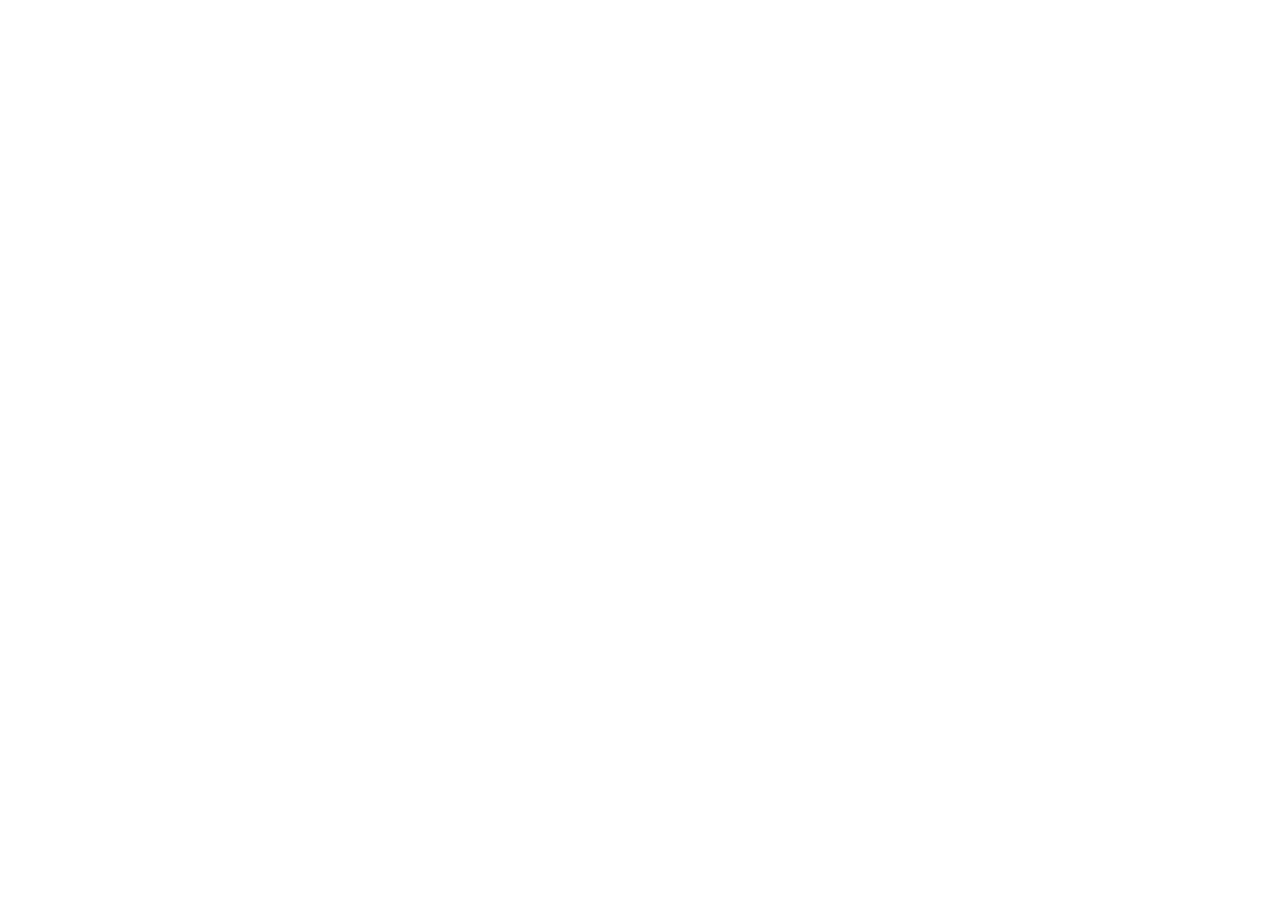
==== commit 42d16c41: "修改了一下简历" ====
--- a/index.html
+++ b/index.html
@@ -27,7 +27,7 @@
 		<!--前端知识汇总&案例展示-->
 		<script src="./data/case.js"></script>
 		<!--项目池数据-->
-		<script src="./data/project.js"></script>
+		<!-- <script src="./data/project.js"></script> -->
 		<script src="./js/build.js"></script>
 	</body>
 
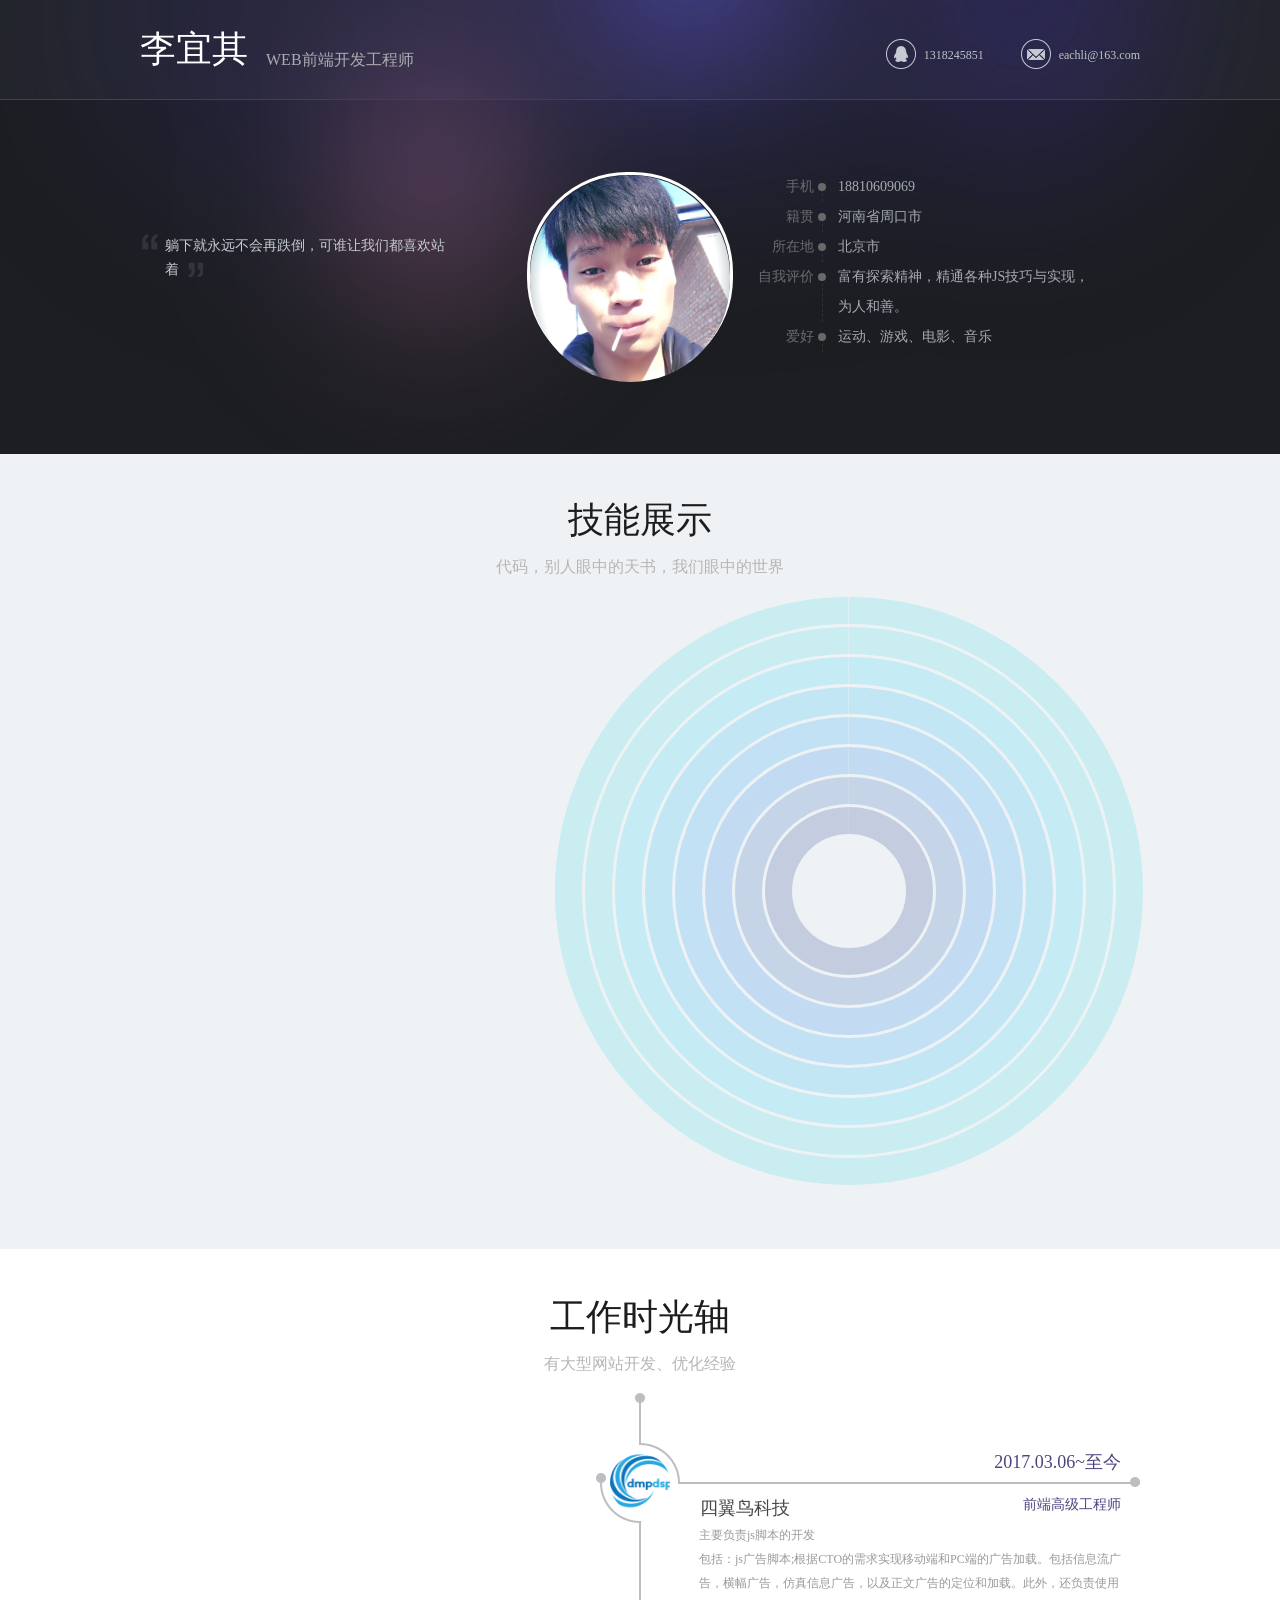
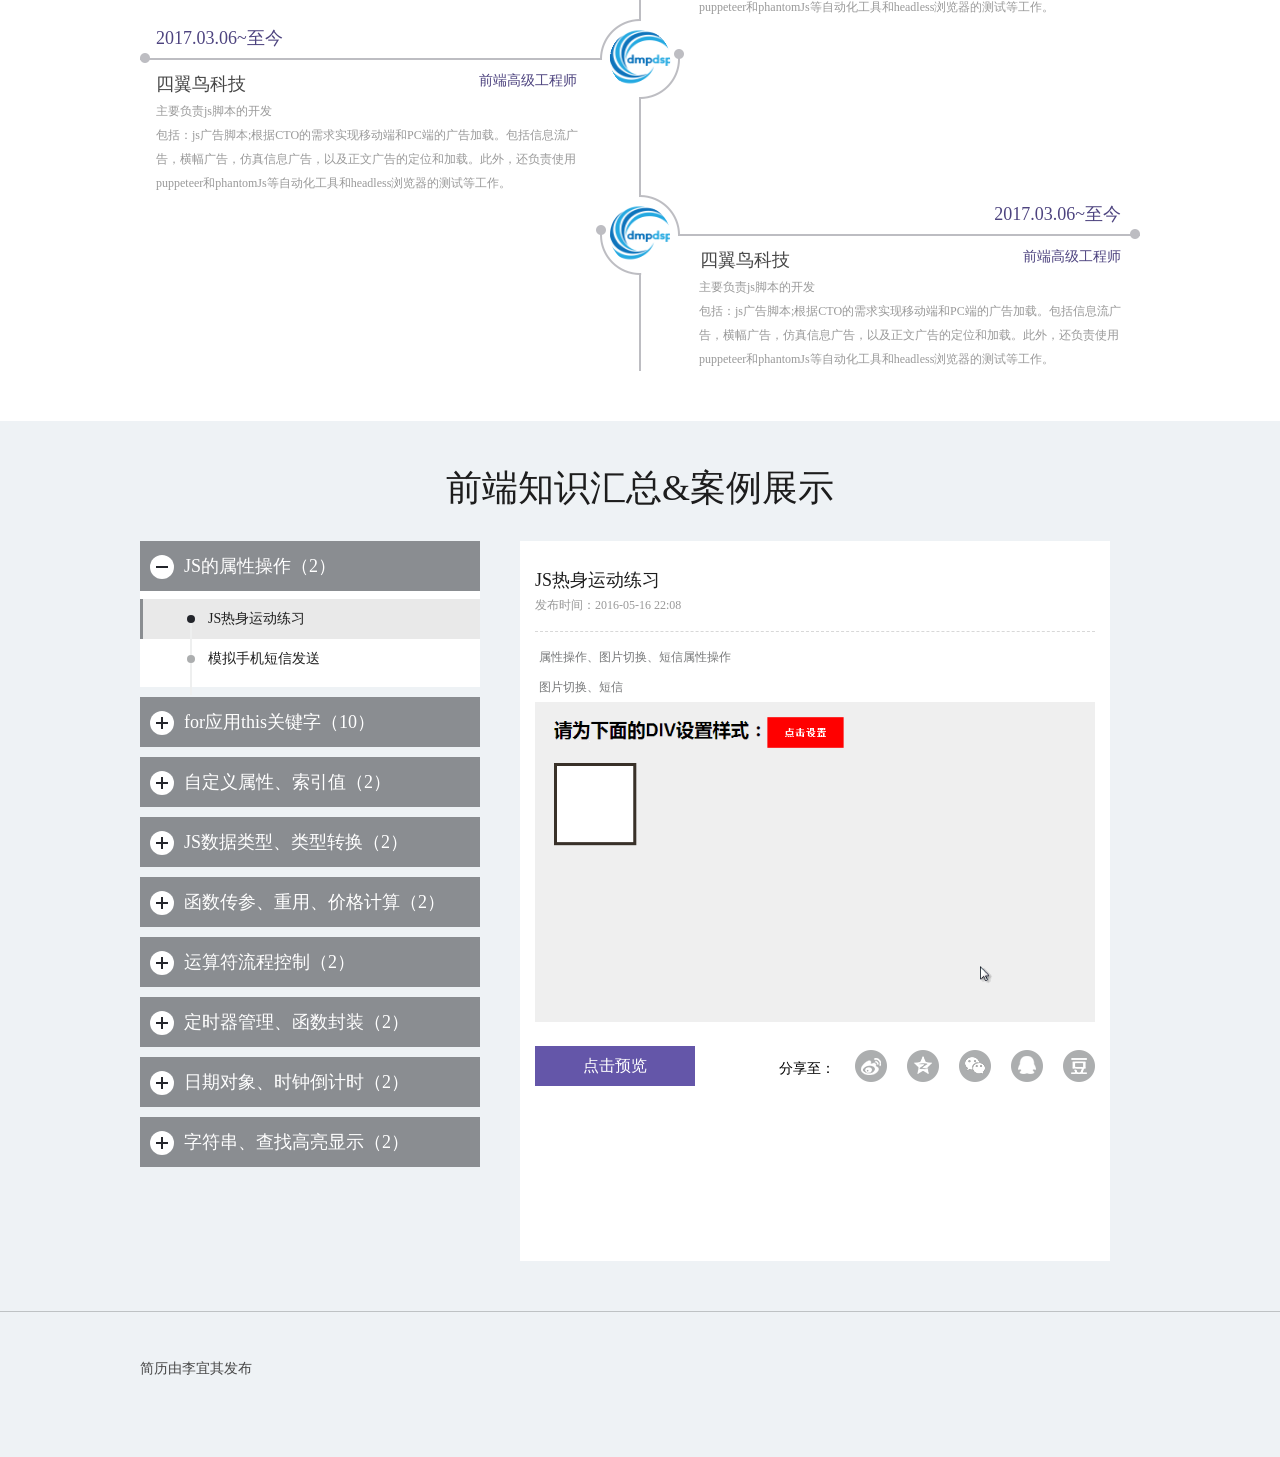
==== commit 46a14909: "简单修改了一下" ====
--- a/index.html
+++ b/index.html
@@ -3,7 +3,7 @@
 
 	<head>
 		<meta charset="utf-8">
-		<title>李宜其-WEB前端个人酷简历</title>
+		<title>李宜其-WEB前端个人简历</title>
 		<link rel="stylesheet" type="text/css" href="css/style.css" />
         <link rel="stylesheet" type="text/css" href="css/different.css" />
         <script></script>
@@ -27,7 +27,7 @@
 		<!--前端知识汇总&案例展示-->
 		<script src="./data/case.js"></script>
 		<!--项目池数据-->
-		<!-- <script src="./data/project.js"></script> -->
+		<script src="./data/project.js"></script>
 		<script src="./js/build.js"></script>
 	</body>
 
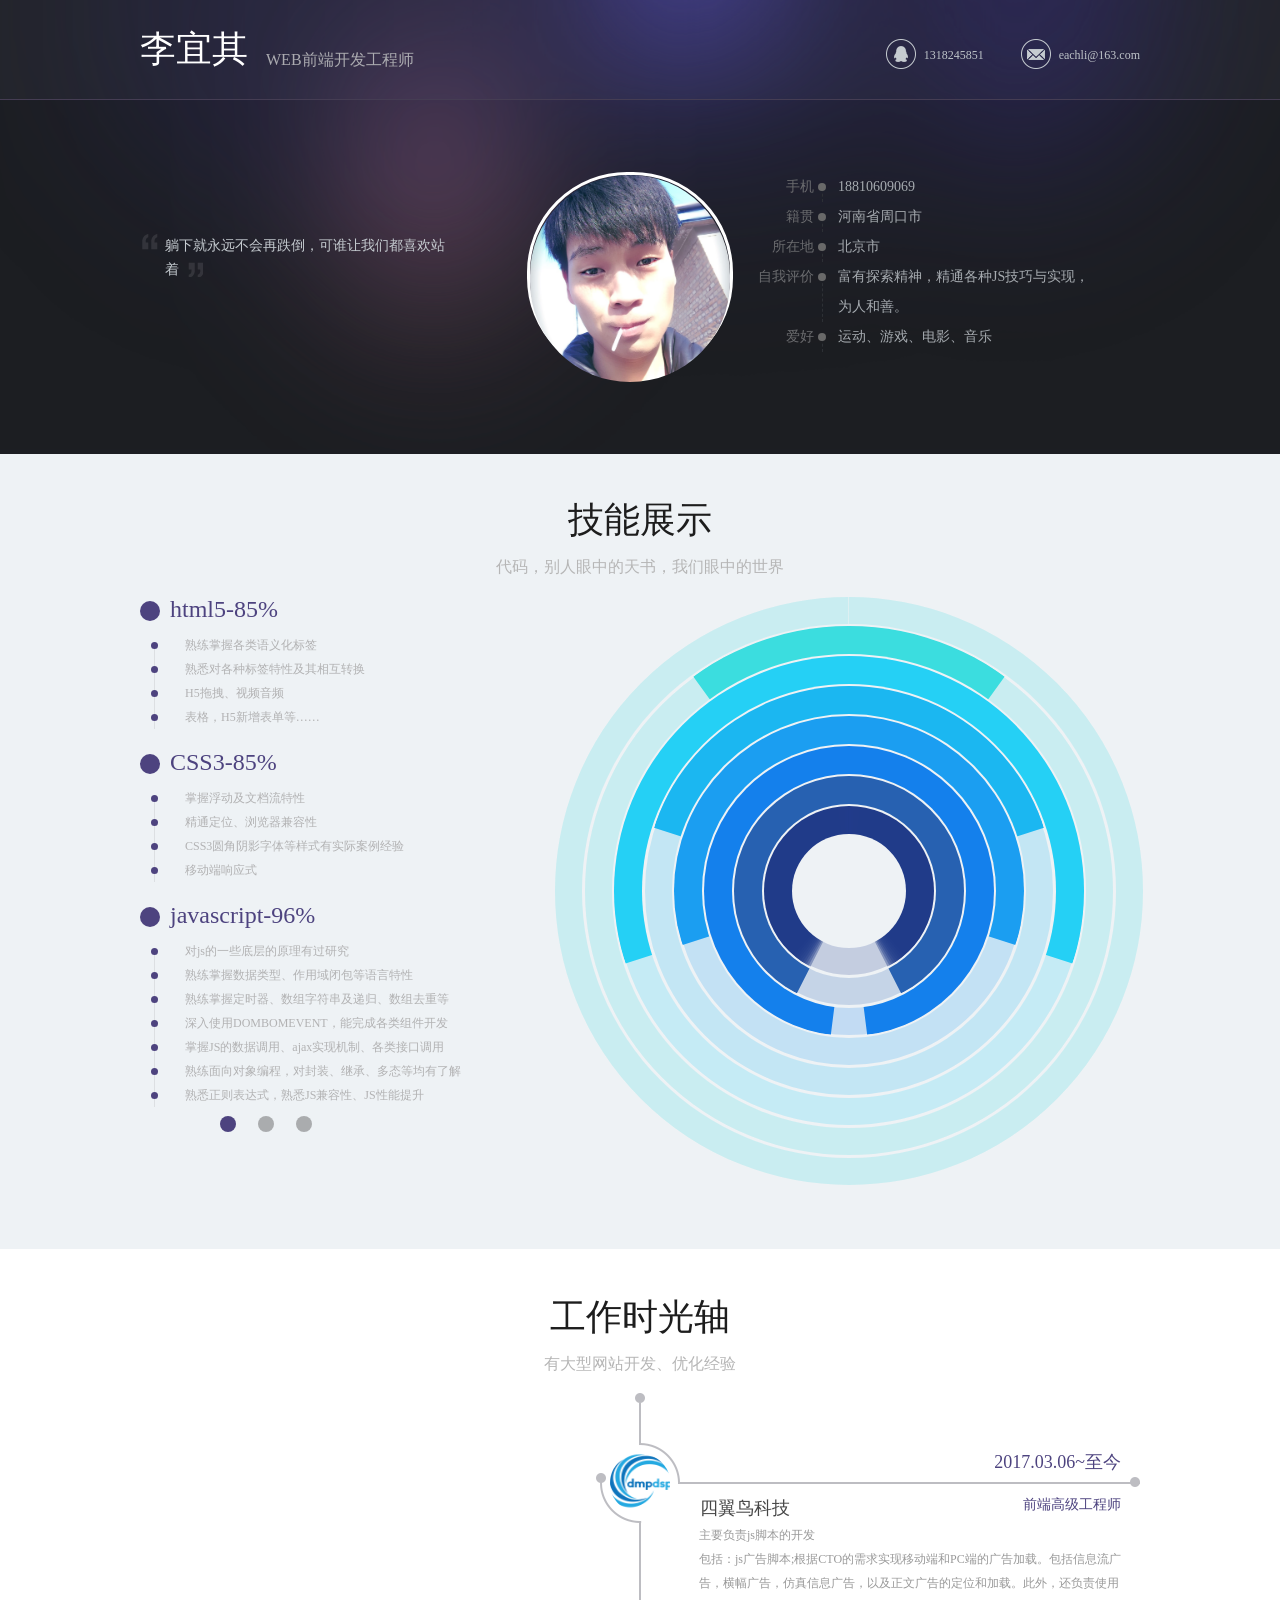
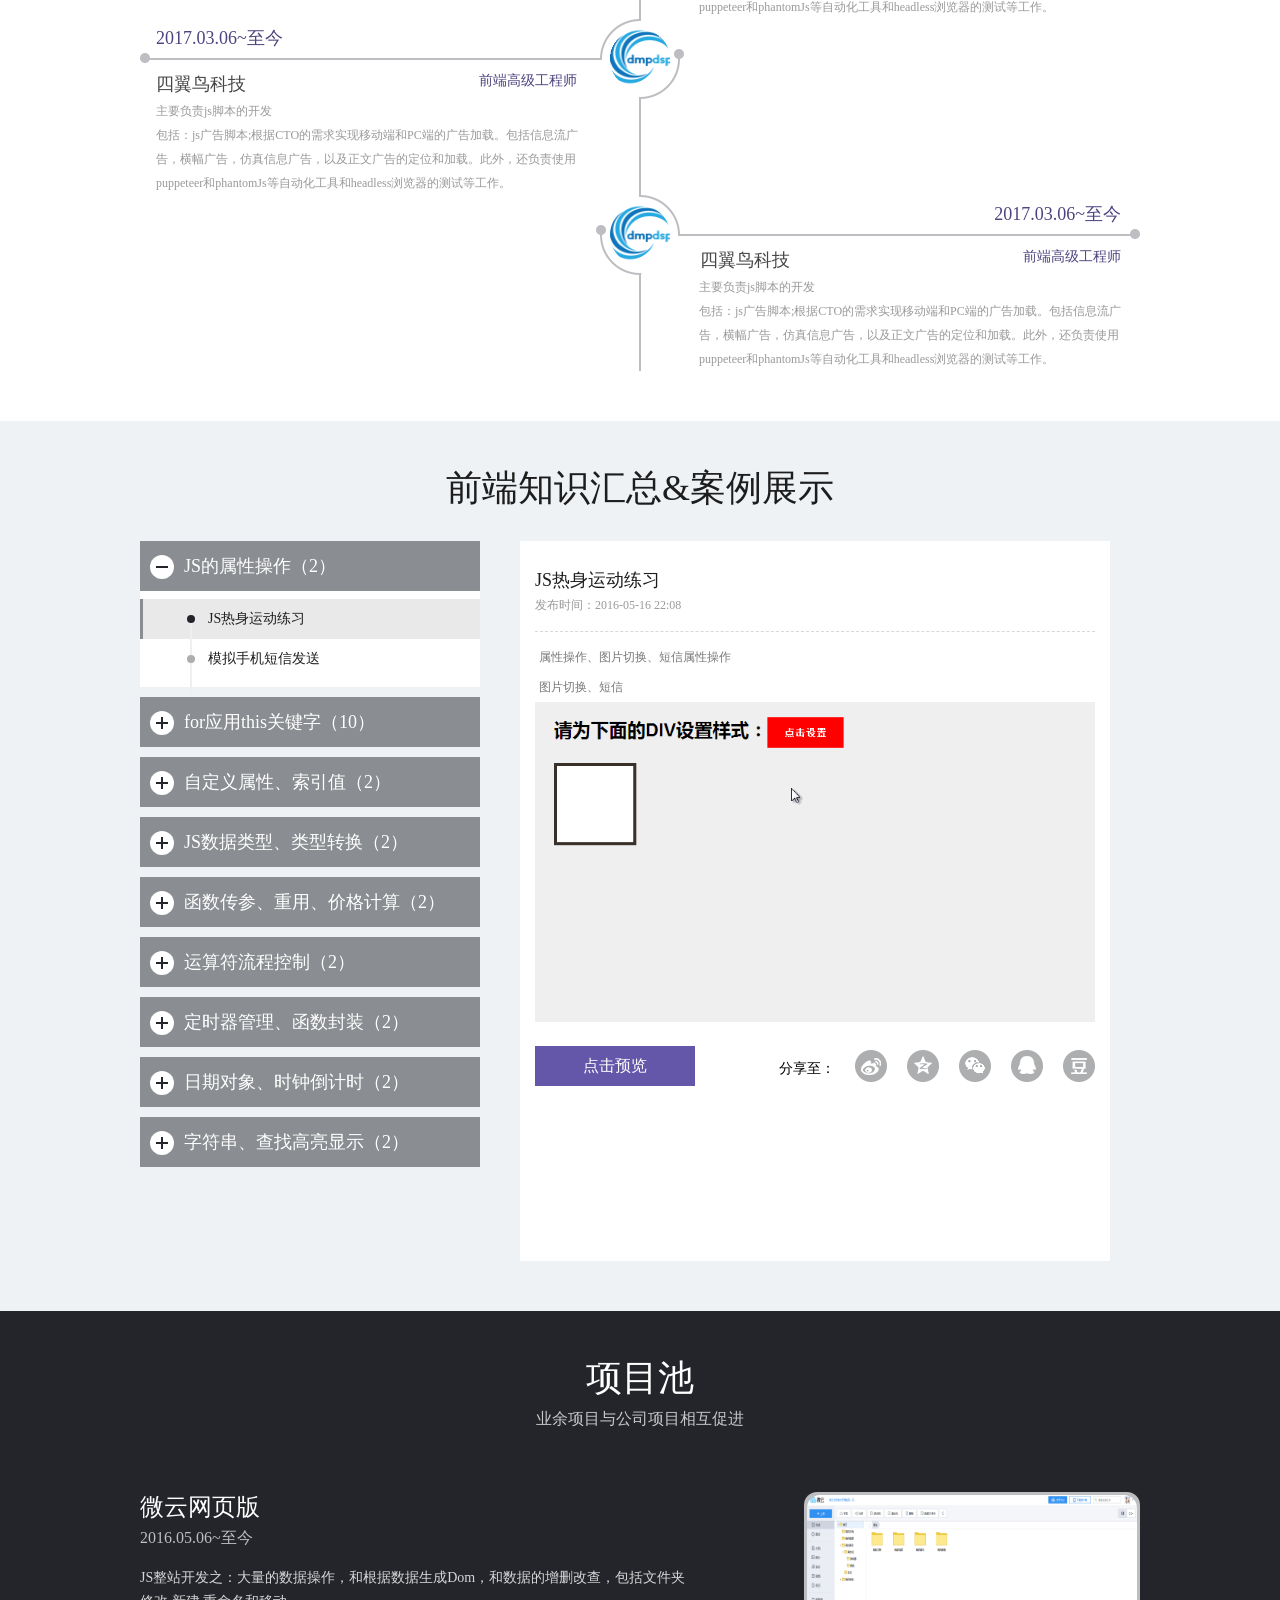
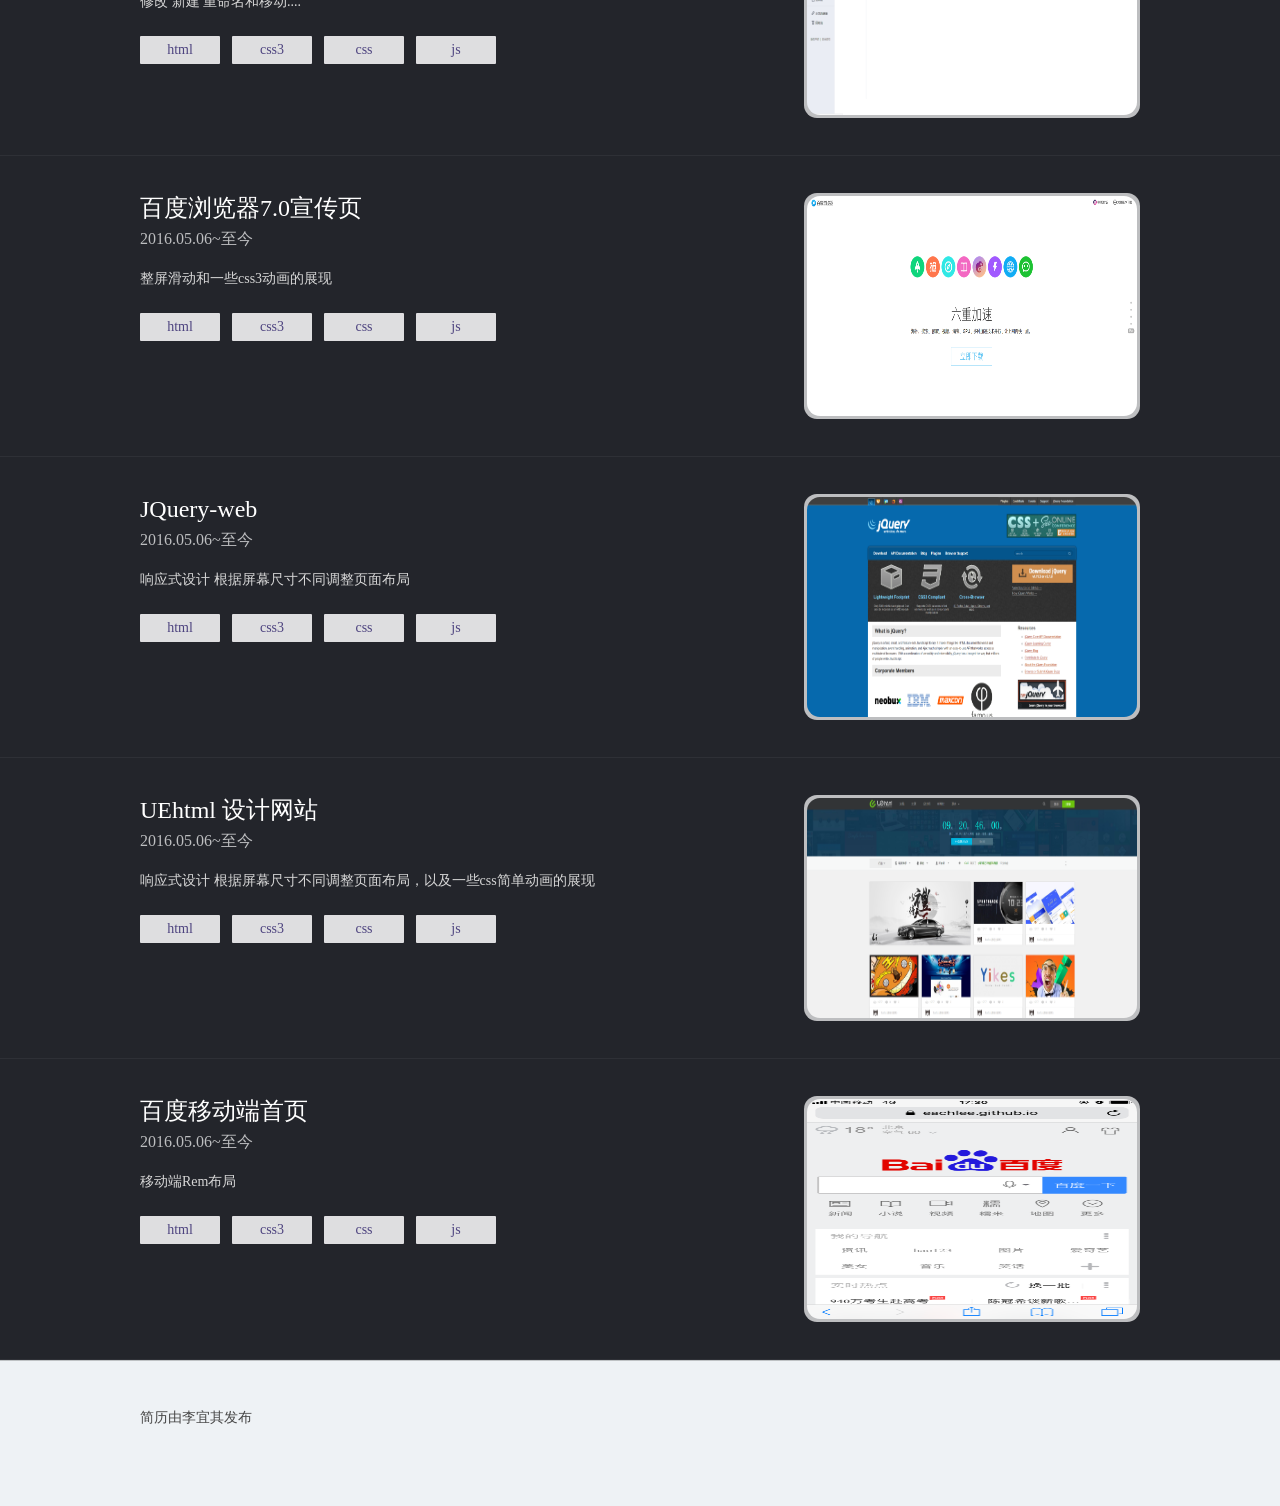
==== commit 96c47854: "添加了百度的收录" ====
--- a/index.html
+++ b/index.html
@@ -4,6 +4,10 @@
 	<head>
 		<meta charset="utf-8">
 		<title>李宜其-WEB前端个人简历</title>
+		<meta name="baidu-site-verification" content="9YT08F3dTP" />
+		<meta name="keywords" content="李宜其,简历,web,js,前端"/>
+		<meta name="description" content="李宜其web前端" />
+		<meta name="author" content="李宜其-eachLee" />
 		<link rel="stylesheet" type="text/css" href="css/style.css" />
         <link rel="stylesheet" type="text/css" href="css/different.css" />
         <script></script>
